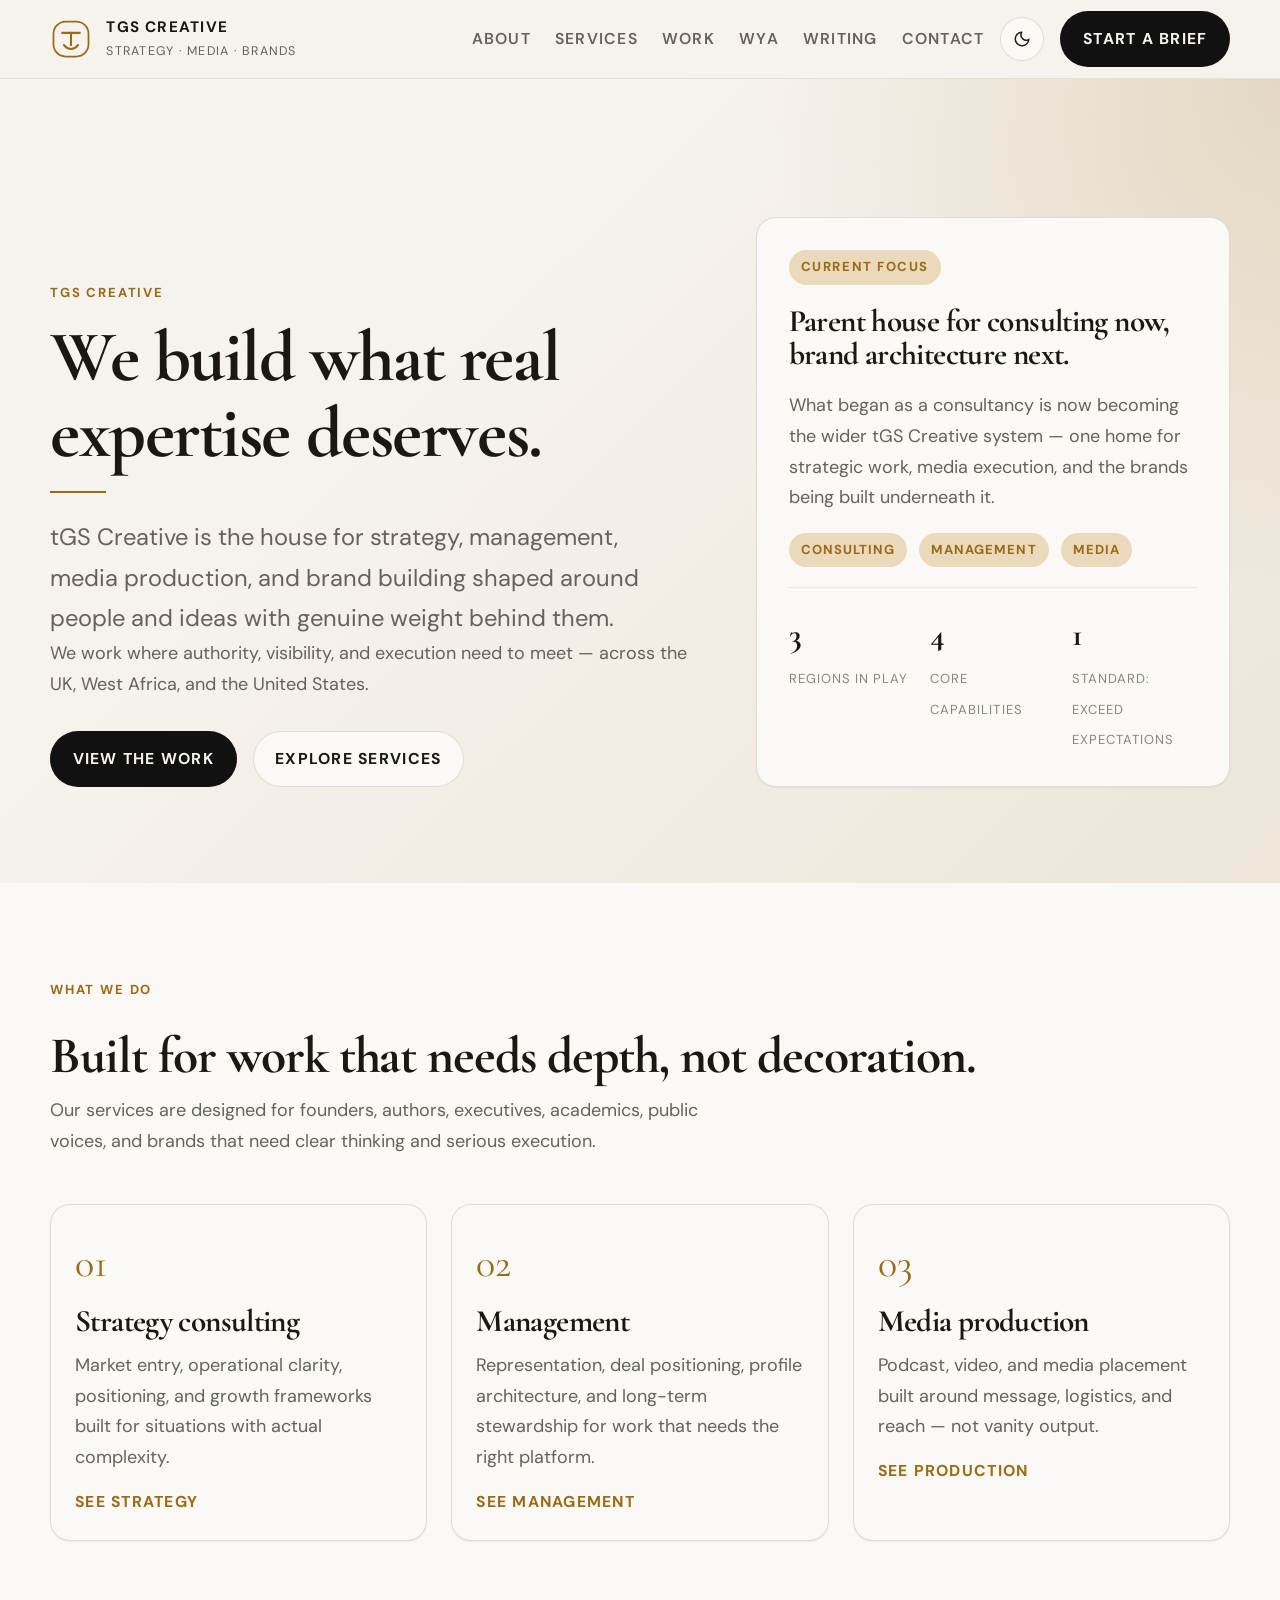
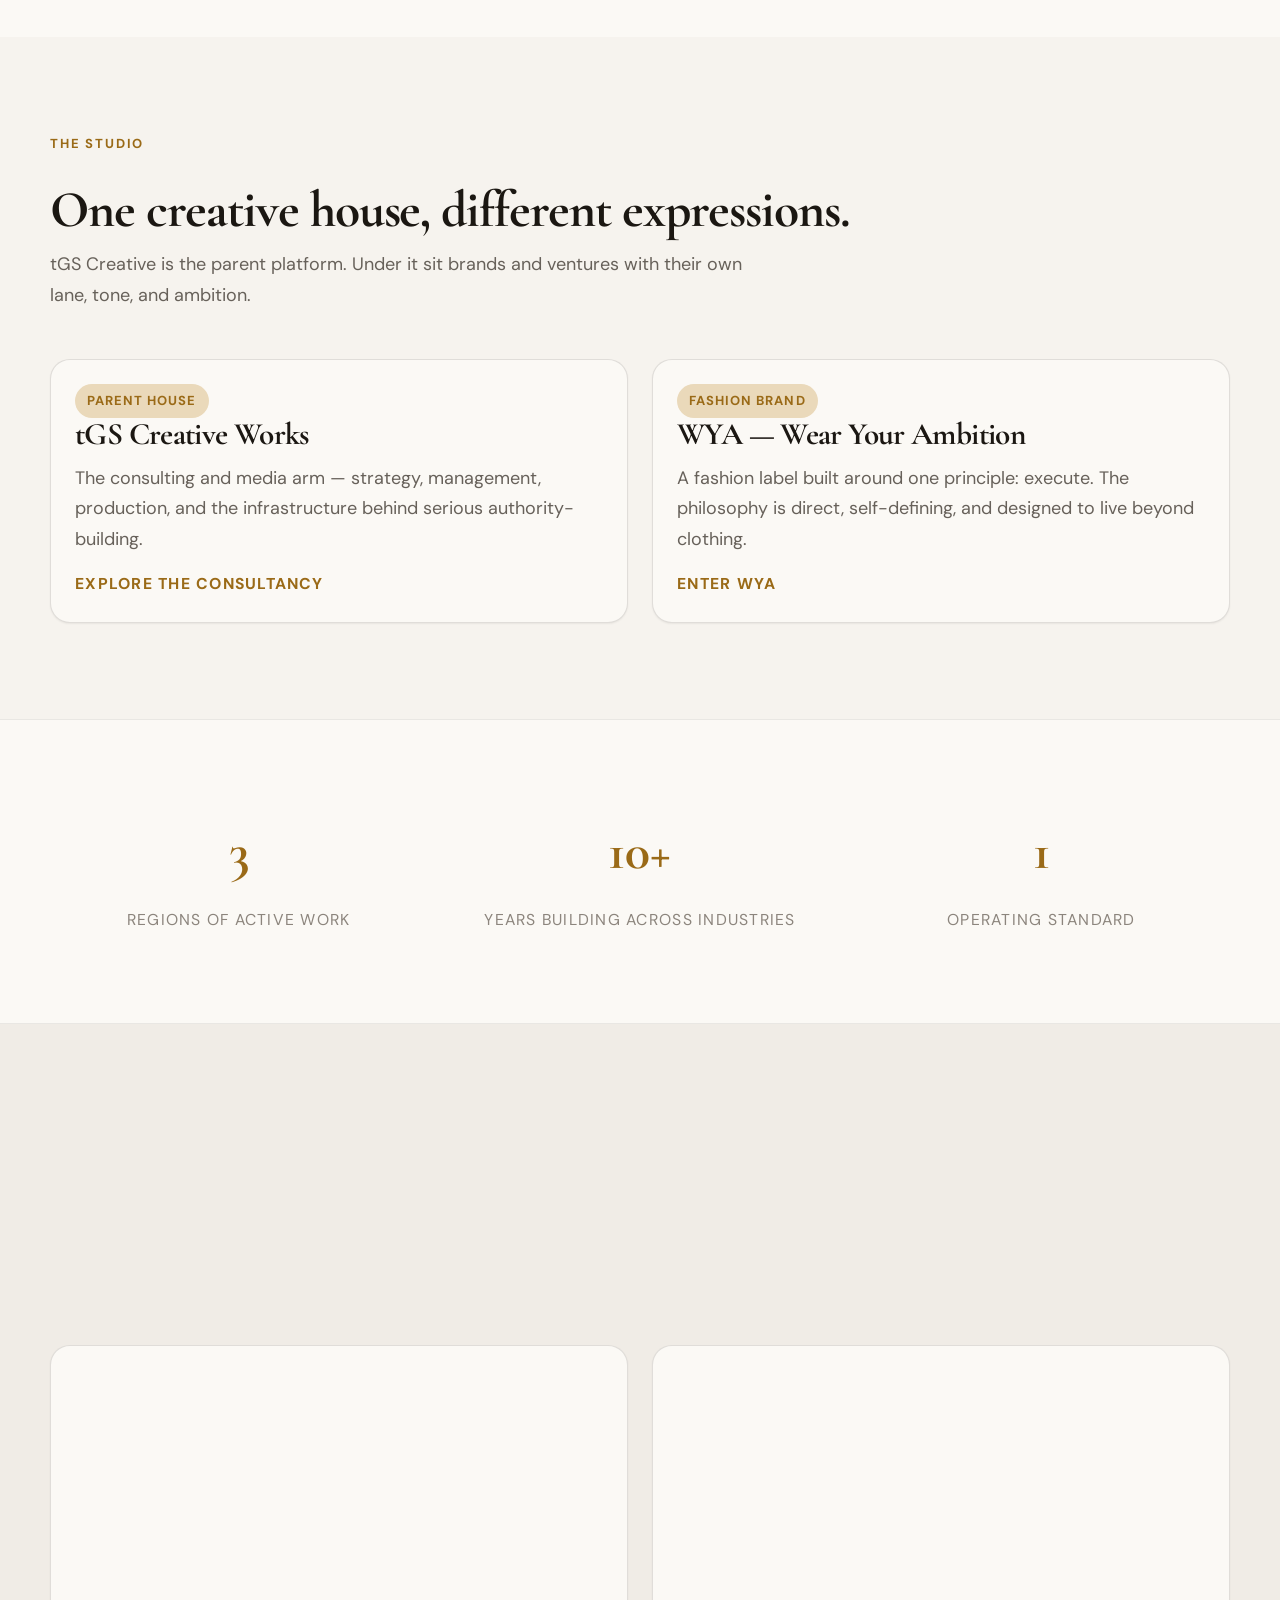
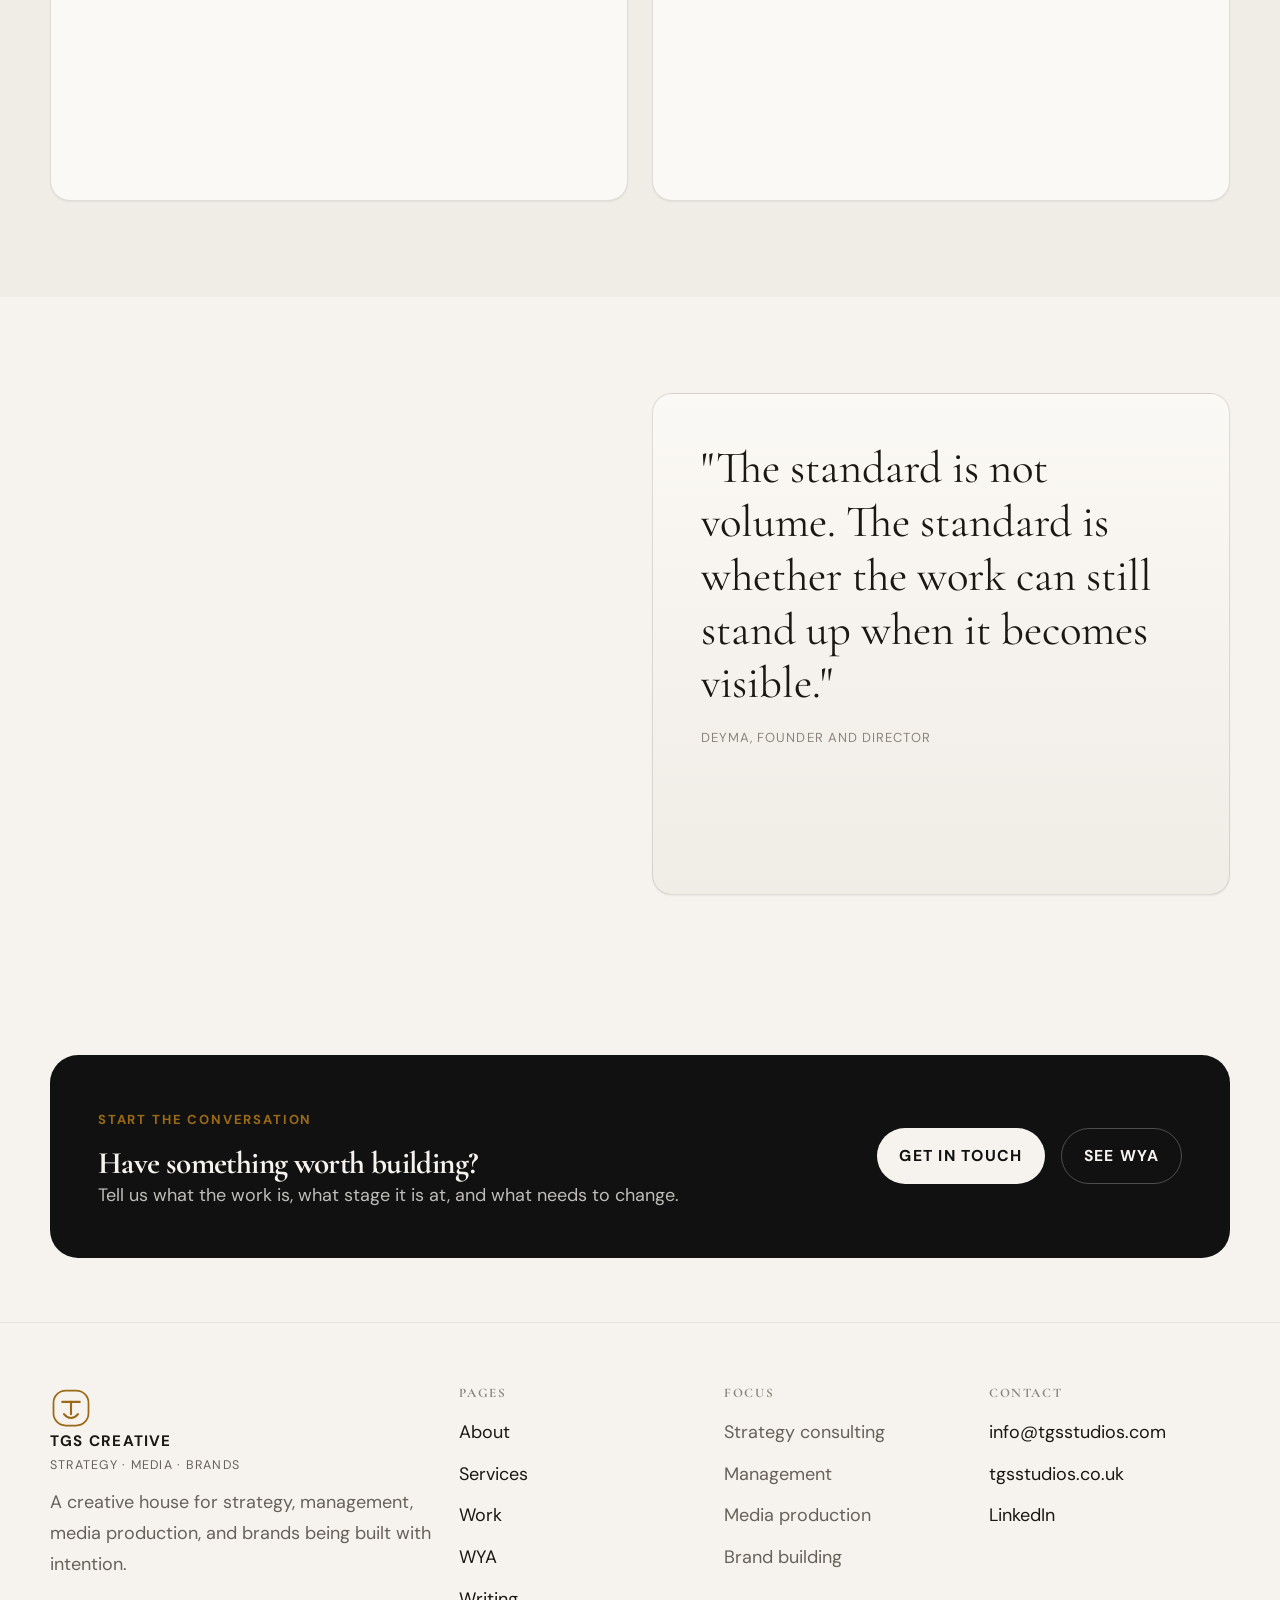
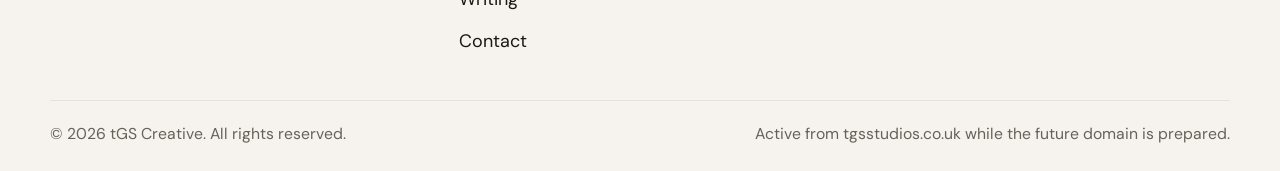
==== index.html @ a37a6426 "Update: Replace business-data.js with main.js in index.html" ====
<!DOCTYPE html>
<html lang="en">
<head>
  <meta charset="UTF-8">
  <meta name="viewport" content="width=device-width, initial-scale=1.0">
  <title>tGS Creative | Strategy, Management, Media, and Brand Building</title>
  <meta name="description" content="tGS Creative builds strategy, management, media, and brands for expertise that deserves authority.">
  <link rel="preconnect" href="https://fonts.googleapis.com">
  <link rel="preconnect" href="https://fonts.gstatic.com" crossorigin>
  <link href="https://fonts.googleapis.com/css2?family=Cormorant+Garamond:wght@500;600;700&family=DM+Sans:wght@400;500;700&display=swap" rel="stylesheet">
  <link rel="stylesheet" href="style.css">
  <link rel="stylesheet" href="responsive.css">
  <script src="main.js" defer></script>
</head>
<body>
  <a class="skip-link" href="#main">Skip to content</a>
  <header class="site-header">
    <div class="container nav-shell">
      <a class="brand" href="index.html" aria-label="tGS Creative home">
        <svg class="brand-mark" viewBox="0 0 48 48" fill="none" aria-hidden="true">
          <rect x="4" y="4" width="40" height="40" rx="14" stroke="currentColor" stroke-width="2"></rect>
          <path d="M14 17H34" stroke="currentColor" stroke-width="2.4" stroke-linecap="round"></path>
          <path d="M24 17V31" stroke="currentColor" stroke-width="2.4" stroke-linecap="round"></path>
          <path d="M16 31C18.5 34 21 35.5 24 35.5C27 35.5 29.5 34 32 31" stroke="currentColor" stroke-width="2.4" stroke-linecap="round"></path>
        </svg>
        <span class="brand-text"><strong>tGS Creative</strong><span>Strategy · Media · Brands</span></span>
      </a>
      <div class="nav-row">
        <nav class="main-nav" data-site-nav>
          <a href="about.html">About</a>
          <a href="services.html">Services</a>
          <a href="work.html">Work</a>
          <a href="wya.html">WYA</a>
          <a href="blog.html">Writing</a>
          <a href="contact.html">Contact</a>
        </nav>
        <button class="menu-toggle" type="button" aria-label="Toggle menu" aria-expanded="false" data-menu-toggle>
          <svg width="18" height="18" viewBox="0 0 24 24" fill="none" stroke="currentColor" stroke-width="2" aria-hidden="true"><path d="M3 6h18M3 12h18M3 18h18"></path></svg>
        </button>
        <button class="icon-btn hide-mobile" type="button" data-theme-toggle aria-label="Toggle theme"></button>
        <a class="btn btn-primary hide-mobile" href="contact.html">Start a brief</a>
      </div>
    </div>
  </header>

  <main id="main">
    <section class="section hero">
      <div class="container hero-inner">
        <div class="hero-copy reveal">
          <span class="eyebrow">tGS Creative</span>
          <h1>We build what real expertise deserves.</h1>
          <div class="divider"></div>
          <p class="lead">tGS Creative is the house for strategy, management, media production, and brand building shaped around people and ideas with genuine weight behind them.</p>
          <p>We work where authority, visibility, and execution need to meet — across the UK, West Africa, and the United States.</p>
          <div class="btn-row">
            <a class="btn btn-primary" href="work.html">View the work</a>
            <a class="btn btn-secondary" href="services.html">Explore services</a>
          </div>
        </div>
        <aside class="hero-card reveal">
          <span class="hero-tag">Current focus</span>
          <h3>Parent house for consulting now, brand architecture next.</h3>
          <p>What began as a consultancy is now becoming the wider tGS Creative system — one home for strategic work, media execution, and the brands being built underneath it.</p>
          <div class="tag-row">
            <span class="tag">Consulting</span>
            <span class="tag">Management</span>
            <span class="tag">Media</span>
          </div>
          <div class="stat-grid">
            <div><strong>3</strong><span>Regions in play</span></div>
            <div><strong>4</strong><span>Core capabilities</span></div>
            <div><strong>1</strong><span>Standard: exceed expectations</span></div>
          </div>
        </aside>
      </div>
    </section>

    <section class="section surface">
      <div class="container">
        <header class="section-head reveal">
          <span class="eyebrow">What we do</span>
          <h2>Built for work that needs depth, not decoration.</h2>
          <p>Our services are designed for founders, authors, executives, academics, public voices, and brands that need clear thinking and serious execution.</p>
        </header>
        <div class="cards-3">
          <article class="card reveal">
            <span class="card-number">01</span>
            <h3>Strategy consulting</h3>
            <p>Market entry, operational clarity, positioning, and growth frameworks built for situations with actual complexity.</p>
            <a class="card-link" href="services.html#strategy">See strategy</a>
          </article>
          <article class="card reveal">
            <span class="card-number">02</span>
            <h3>Management</h3>
            <p>Representation, deal positioning, profile architecture, and long-term stewardship for work that needs the right platform.</p>
            <a class="card-link" href="services.html#management">See management</a>
          </article>
          <article class="card reveal">
            <span class="card-number">03</span>
            <h3>Media production</h3>
            <p>Podcast, video, and media placement built around message, logistics, and reach — not vanity output.</p>
            <a class="card-link" href="services.html#media">See production</a>
          </article>
        </div>
      </div>
    </section>

    <section class="section">
      <div class="container">
        <header class="section-head reveal">
          <span class="eyebrow">The studio</span>
          <h2>One creative house, different expressions.</h2>
          <p>tGS Creative is the parent platform. Under it sit brands and ventures with their own lane, tone, and ambition.</p>
        </header>
        <div class="brand-grid">
          <article class="brand-card reveal">
            <span class="tag">Parent house</span>
            <h3>tGS Creative Works</h3>
            <p>The consulting and media arm — strategy, management, production, and the infrastructure behind serious authority-building.</p>
            <a class="card-link" href="services.html">Explore the consultancy</a>
          </article>
          <article class="brand-card reveal">
            <span class="tag">Fashion brand</span>
            <h3>WYA — Wear Your Ambition</h3>
            <p>A fashion label built around one principle: execute. The philosophy is direct, self-defining, and designed to live beyond clothing.</p>
            <a class="card-link" href="wya.html">Enter WYA</a>
          </article>
        </div>
      </div>
    </section>

    <div class="insight-strip section-tight">
      <div class="container metrics-grid">
        <div class="metric reveal"><strong class="metric-number">3</strong><span>Regions of active work</span></div>
        <div class="metric reveal"><strong class="metric-number">10+</strong><span>Years building across industries</span></div>
        <div class="metric reveal"><strong class="metric-number">1</strong><span>Operating standard</span></div>
      </div>
    </div>

    <section class="section surface-alt">
      <div class="container">
        <header class="section-head reveal">
          <span class="eyebrow">Selected work</span>
          <h2>The work speaks best when it is concrete.</h2>
          <p>We are not interested in filling a page with generic claims. A small number of serious engagements tells the story better.</p>
        </header>
        <div class="work-grid">
          <article class="case-panel reveal">
            <span class="tag">Management · Media · Publishing</span>
            <h3>From zero digital footprint to international literary positioning.</h3>
            <p>An 87-year-old Nigerian author and statesman, decades of intellectual history, and a strategy built for London, Nigeria, and the United States at the same time.</p>
            <div class="tag-row">
              <span class="tag">10 agent targets</span>
              <span class="tag">3 countries</span>
              <span class="tag">Premium podcast placement</span>
            </div>
            <a class="card-link" href="work.html">Read the case study</a>
          </article>
          <article class="case-panel reveal">
            <span class="tag">Consulting · Operations</span>
            <h3>A live consulting engagement inside downstream energy.</h3>
            <p>Operational constraints, tacit knowledge, resilience gaps, and a business model shaped for implementation rather than presentation.</p>
            <div class="tag-row">
              <span class="tag">Nigeria</span>
              <span class="tag">Business model development</span>
              <span class="tag">Resilience strategy</span>
            </div>
            <a class="card-link" href="work.html">See the work</a>
          </article>
        </div>
      </div>
    </section>

    <section class="section">
      <div class="container dual-grid">
        <div class="split-copy reveal">
          <span class="eyebrow">About the house</span>
          <h2>Built at the intersection of strategy, media, and ideas.</h2>
          <div class="divider"></div>
          <p>tGS Creative exists because the people with the most substantial work behind them are often the least well-positioned in public. The job is to close that gap properly.</p>
          <p>The leadership, the decision-making, and the tone are all grounded in one principle: give serious work the infrastructure it deserves.</p>
          <a class="btn btn-secondary" href="about.html">Read the full story</a>
        </div>
        <aside class="quote-panel reveal">
          <blockquote>"The standard is not volume. The standard is whether the work can still stand up when it becomes visible."</blockquote>
          <footer>Deyma, founder and director</footer>
        </aside>
      </div>
    </section>

    <section class="section-tight">
      <div class="container cta-band reveal">
        <div>
          <span class="eyebrow">Start the conversation</span>
          <h3>Have something worth building?</h3>
          <p>Tell us what the work is, what stage it is at, and what needs to change.</p>
        </div>
        <div class="btn-row">
          <a class="btn btn-primary" href="contact.html">Get in touch</a>
          <a class="btn btn-secondary" href="wya.html">See WYA</a>
        </div>
      </div>
    </section>
  </main>

  <footer class="site-footer">
    <div class="container footer-grid">
      <div class="footer-col">
        <a class="brand" href="index.html">
          <svg class="brand-mark" viewBox="0 0 48 48" fill="none" aria-hidden="true">
            <rect x="4" y="4" width="40" height="40" rx="14" stroke="currentColor" stroke-width="2"></rect>
            <path d="M14 17H34" stroke="currentColor" stroke-width="2.4" stroke-linecap="round"></path>
            <path d="M24 17V31" stroke="currentColor" stroke-width="2.4" stroke-linecap="round"></path>
            <path d="M16 31C18.5 34 21 35.5 24 35.5C27 35.5 29.5 34 32 31" stroke="currentColor" stroke-width="2.4" stroke-linecap="round"></path>
          </svg>
          <span class="brand-text"><strong>tGS Creative</strong><span>Strategy · Media · Brands</span></span>
        </a>
        <p>A creative house for strategy, management, media production, and brands being built with intention.</p>
      </div>
      <div class="footer-col">
        <h4>Pages</h4>
        <a href="about.html">About</a>
        <a href="services.html">Services</a>
        <a href="work.html">Work</a>
        <a href="wya.html">WYA</a>
        <a href="blog.html">Writing</a>
        <a href="contact.html">Contact</a>
      </div>
      <div class="footer-col">
        <h4>Focus</h4>
        <p>Strategy consulting</p>
        <p>Management</p>
        <p>Media production</p>
        <p>Brand building</p>
      </div>
      <div class="footer-col">
        <h4>Contact</h4>
        <a href="mailto:info@tgsstudios.com">info@tgsstudios.com</a>
        <a href="https://tgsstudios.co.uk" target="_blank" rel="noopener noreferrer">tgsstudios.co.uk</a>
        <a href="https://www.linkedin.com/company/118834600" target="_blank" rel="noopener noreferrer">LinkedIn</a>
      </div>
    </div>
    <div class="container footer-base">
      <p>&copy; <span data-year></span> tGS Creative. All rights reserved.</p>
      <p>Active from tgsstudios.co.uk while the future domain is prepared.</p>
    </div>
  </footer>
</body>
</html>
---- style.css ----
:root,
[data-theme="light"] {
  --text-xs: clamp(0.75rem, 0.72rem + 0.12vw, 0.875rem);
  --text-sm: clamp(0.875rem, 0.84rem + 0.18vw, 1rem);
  --text-base: clamp(1rem, 0.97rem + 0.2vw, 1.125rem);
  --text-lg: clamp(1.125rem, 1rem + 0.6vw, 1.5rem);
  --text-xl: clamp(1.5rem, 1.2rem + 1.1vw, 2.25rem);
  --text-2xl: clamp(2rem, 1.3rem + 2.4vw, 3.75rem);
  --text-3xl: clamp(2.6rem, 1.3rem + 4vw, 5.2rem);

  --space-1: 0.25rem;
  --space-2: 0.5rem;
  --space-3: 0.75rem;
  --space-4: 1rem;
  --space-5: 1.25rem;
  --space-6: 1.5rem;
  --space-8: 2rem;
  --space-10: 2.5rem;
  --space-12: 3rem;
  --space-16: 4rem;
  --space-20: 5rem;
  --space-24: 6rem;

  --color-bg: #f6f3ee;
  --color-surface: #fbf9f5;
  --color-surface-2: #f0ece6;
  --color-surface-alt: #ebe4db;
  --color-text: #1b1712;
  --color-text-muted: #67615a;
  --color-text-faint: #8c857d;
  --color-border: rgba(27, 23, 18, 0.12);
  --color-divider: rgba(27, 23, 18, 0.08);
  --color-primary: #9a6a17;
  --color-primary-hover: #7c5310;
  --color-primary-soft: #ead9ba;
  --color-ink: #111111;
  --color-success: #2d6a4f;
  --shadow-sm: 0 1px 2px rgba(17, 17, 17, 0.06);
  --shadow-md: 0 12px 28px rgba(17, 17, 17, 0.08);
  --shadow-lg: 0 28px 70px rgba(17, 17, 17, 0.12);
  --radius-sm: 0.4rem;
  --radius-md: 0.85rem;
  --radius-lg: 1.25rem;
  --radius-xl: 1.75rem;
  --radius-full: 999px;
  --content: 1180px;
  --content-narrow: 760px;
  --font-display: 'Cormorant Garamond', Georgia, serif;
  --font-body: 'DM Sans', Inter, sans-serif;
  --transition: 180ms cubic-bezier(0.16, 1, 0.3, 1);
}

[data-theme="dark"] {
  --color-bg: #13110f;
  --color-surface: #1a1815;
  --color-surface-2: #22201c;
  --color-surface-alt: #2a2620;
  --color-text: #eee8df;
  --color-text-muted: #b4aa9c;
  --color-text-faint: #8a8279;
  --color-border: rgba(238, 232, 223, 0.12);
  --color-divider: rgba(238, 232, 223, 0.08);
  --color-primary: #cf9a3d;
  --color-primary-hover: #e4b362;
  --color-primary-soft: rgba(207, 154, 61, 0.12);
  --color-ink: #f2eee7;
  --shadow-sm: 0 1px 2px rgba(0, 0, 0, 0.25);
  --shadow-md: 0 14px 34px rgba(0, 0, 0, 0.3);
  --shadow-lg: 0 28px 74px rgba(0, 0, 0, 0.45);
}

* { box-sizing: border-box; margin: 0; padding: 0; }
html { scroll-behavior: smooth; }
body {
  min-height: 100vh;
  background: var(--color-bg);
  color: var(--color-text);
  font-family: var(--font-body);
  font-size: var(--text-base);
  line-height: 1.7;
  -webkit-font-smoothing: antialiased;
  text-rendering: optimizeLegibility;
}
img, svg { display: block; max-width: 100%; }
a { color: inherit; text-decoration: none; }
button, input, select, textarea { font: inherit; color: inherit; }
button { border: 0; background: none; cursor: pointer; }
input, textarea, select {
  width: 100%;
  border: 1px solid var(--color-border);
  background: var(--color-surface);
  border-radius: var(--radius-md);
  padding: 0.95rem 1rem;
}
textarea { min-height: 160px; resize: vertical; }
:focus-visible {
  outline: 2px solid var(--color-primary);
  outline-offset: 3px;
}
::selection {
  background: color-mix(in srgb, var(--color-primary) 25%, transparent);
}

.skip-link {
  position: absolute;
  left: -999px;
  top: var(--space-4);
  background: var(--color-ink);
  color: var(--color-bg);
  padding: var(--space-3) var(--space-4);
  z-index: 1000;
}
.skip-link:focus { left: var(--space-4); }

.container {
  width: min(calc(100% - 2rem), var(--content));
  margin-inline: auto;
}
.narrow { width: min(calc(100% - 2rem), var(--content-narrow)); margin-inline: auto; }
.section { padding: clamp(var(--space-16), 10vw, var(--space-24)) 0; }
.section-tight { padding: clamp(var(--space-10), 7vw, var(--space-16)) 0; }
.surface { background: var(--color-surface); }
.surface-alt { background: var(--color-surface-2); }
.grid { display: grid; gap: var(--space-8); }
.eyebrow {
  display: inline-block;
  margin-bottom: var(--space-4);
  font-size: var(--text-xs);
  letter-spacing: 0.14em;
  text-transform: uppercase;
  color: var(--color-primary);
  font-weight: 700;
}
.display, h1, h2, h3, h4 {
  font-family: var(--font-display);
  line-height: 1.05;
  letter-spacing: -0.02em;
}
h1 { font-size: var(--text-3xl); }
h2 { font-size: var(--text-2xl); }
h3 { font-size: clamp(1.4rem, 1.15rem + 1vw, 2rem); }
h4 { font-size: 1.15rem; }
p { max-width: 70ch; color: var(--color-text-muted); }
.lead { font-size: var(--text-lg); max-width: 42rem; }
.muted { color: var(--color-text-muted); }
.faint { color: var(--color-text-faint); }
.text-ink { color: var(--color-text); }
.divider {
  width: 3.5rem;
  height: 2px;
  background: var(--color-primary);
  margin: var(--space-5) 0 var(--space-6);
}

.site-header {
  position: sticky;
  top: 0;
  z-index: 40;
  border-bottom: 1px solid var(--color-divider);
  background: color-mix(in srgb, var(--color-bg) 88%, transparent);
  backdrop-filter: blur(14px);
}
.nav-shell {
  display: flex;
  align-items: center;
  justify-content: space-between;
  min-height: 78px;
  gap: var(--space-5);
}
.brand {
  display: inline-flex;
  align-items: center;
  gap: 0.9rem;
  color: var(--color-text);
}
.brand-mark {
  width: 42px;
  height: 42px;
  color: var(--color-primary);
  flex: 0 0 auto;
}
.brand-text strong {
  display: block;
  font-size: 0.95rem;
  letter-spacing: 0.08em;
  text-transform: uppercase;
}
.brand-text span {
  display: block;
  font-size: 0.78rem;
  color: var(--color-text-muted);
  letter-spacing: 0.1em;
  text-transform: uppercase;
}
.nav-row {
  display: flex;
  align-items: center;
  gap: var(--space-4);
}
.main-nav {
  display: flex;
  align-items: center;
  gap: clamp(0.75rem, 2vw, 1.5rem);
}
.main-nav a {
  font-size: var(--text-sm);
  letter-spacing: 0.08em;
  text-transform: uppercase;
  color: var(--color-text-muted);
  font-weight: 600;
}
.main-nav a[aria-current="page"],
.main-nav a:hover { color: var(--color-text); }
.icon-btn,
.menu-toggle {
  display: inline-flex;
  align-items: center;
  justify-content: center;
  width: 44px;
  height: 44px;
  border-radius: var(--radius-full);
  border: 1px solid var(--color-border);
  background: var(--color-surface);
}
.menu-toggle { display: none; }

.btn-row { display: flex; gap: var(--space-4); flex-wrap: wrap; }
.btn {
  display: inline-flex;
  align-items: center;
  justify-content: center;
  gap: 0.6rem;
  min-height: 48px;
  padding: 0.85rem 1.35rem;
  border-radius: var(--radius-full);
  border: 1px solid transparent;
  font-size: var(--text-sm);
  letter-spacing: 0.08em;
  text-transform: uppercase;
  font-weight: 700;
  transition: transform var(--transition), background var(--transition), border-color var(--transition), color var(--transition);
}
.btn:hover { transform: translateY(-2px); }
.btn-primary {
  background: var(--color-ink);
  color: var(--color-bg);
}
.btn-primary:hover { background: var(--color-primary); color: #fff; }
.btn-secondary {
  border-color: var(--color-border);
  background: var(--color-surface);
  color: var(--color-text);
}
.btn-secondary:hover {
  border-color: var(--color-primary);
  color: var(--color-primary);
}
.btn-ghost {
  padding-inline: 0;
  min-height: auto;
  border-radius: 0;
  border: 0;
  color: var(--color-primary);
}

.hero {
  position: relative;
  overflow: clip;
}
.hero::before {
  content: "";
  position: absolute;
  inset: 0;
  background:
    radial-gradient(circle at top right, color-mix(in srgb, var(--color-primary) 16%, transparent), transparent 34%),
    linear-gradient(135deg, transparent 30%, color-mix(in srgb, var(--color-primary) 10%, transparent) 100%);
  pointer-events: none;
}
.hero-inner {
  display: grid;
  grid-template-columns: 1.15fr 0.85fr;
  gap: clamp(var(--space-8), 5vw, var(--space-16));
  align-items: end;
}
.hero-copy p:last-of-type { margin-bottom: var(--space-8); }
.hero-card,
.card,
.panel,
.quote-panel,
.case-panel,
.contact-card,
.value-card,
.post-card,
.brand-card,
.info-card {
  border: 1px solid var(--color-border);
  border-radius: var(--radius-lg);
  background: var(--color-surface);
  box-shadow: var(--shadow-sm);
}
.hero-card {
  padding: var(--space-8);
  display: grid;
  gap: var(--space-5);
}
.hero-tag {
  display: inline-flex;
  width: fit-content;
  padding: 0.4rem 0.75rem;
  border-radius: var(--radius-full);
  background: var(--color-primary-soft);
  color: var(--color-primary);
  font-size: var(--text-xs);
  letter-spacing: 0.12em;
  text-transform: uppercase;
  font-weight: 700;
}
.stat-grid {
  display: grid;
  grid-template-columns: repeat(3, 1fr);
  gap: var(--space-4);
  padding-top: var(--space-5);
  border-top: 1px solid var(--color-divider);
}
.stat-grid strong {
  display: block;
  font-family: var(--font-display);
  font-size: 2rem;
  color: var(--color-text);
}
.stat-grid span {
  font-size: var(--text-xs);
  color: var(--color-text-faint);
  letter-spacing: 0.08em;
  text-transform: uppercase;
}

.section-head {
  display: grid;
  gap: var(--space-3);
  margin-bottom: clamp(var(--space-8), 6vw, var(--space-12));
}
.section-head p { max-width: 44rem; }
.cards-3,
.cards-2,
.work-grid,
.footer-grid,
.posts-grid,
.contact-grid,
.metrics-grid,
.values-grid,
.brand-grid,
.service-grid,
.dual-grid {
  display: grid;
  gap: var(--space-6);
}
.cards-3 { grid-template-columns: repeat(3, minmax(0, 1fr)); }
.cards-2,
.work-grid,
.contact-grid,
.dual-grid,
.brand-grid,
.service-grid { grid-template-columns: repeat(2, minmax(0, 1fr)); }
.metrics-grid { grid-template-columns: repeat(3, minmax(0, 1fr)); }
.values-grid { grid-template-columns: repeat(3, minmax(0, 1fr)); }
.posts-grid { grid-template-columns: repeat(3, minmax(0, 1fr)); }
.footer-grid { grid-template-columns: 1.6fr 1fr 1fr 1fr; }
.card,
.panel,
.case-panel,
.contact-card,
.value-card,
.post-card,
.brand-card,
.info-card { padding: var(--space-6); }
.card-number,
.metric-number {
  display: block;
  margin-bottom: var(--space-2);
  color: var(--color-primary);
  font-family: var(--font-display);
  font-size: 2.5rem;
}
.metric-number { font-size: 3.25rem; }
.card p,
.panel p,
.case-panel p,
.post-card p,
.brand-card p,
.value-card p,
.info-card p { margin-top: var(--space-3); }
.card-link {
  display: inline-flex;
  align-items: center;
  gap: 0.5rem;
  margin-top: var(--space-4);
  color: var(--color-primary);
  font-size: var(--text-sm);
  letter-spacing: 0.08em;
  text-transform: uppercase;
  font-weight: 700;
}

.insight-strip {
  border-top: 1px solid var(--color-divider);
  border-bottom: 1px solid var(--color-divider);
  background: var(--color-surface);
}
.metric { text-align: center; padding: var(--space-6); }
.metric span { color: var(--color-text-faint); font-size: var(--text-sm); text-transform: uppercase; letter-spacing: 0.08em; }

.page-hero {
  padding: clamp(var(--space-16), 9vw, var(--space-24)) 0 var(--space-12);
  border-bottom: 1px solid var(--color-divider);
}
.page-hero p { max-width: 46rem; }

.split-copy {
  display: grid;
  gap: var(--space-5);
  align-content: start;
}
.quote-panel {
  padding: clamp(var(--space-8), 5vw, var(--space-12));
  background: linear-gradient(180deg, var(--color-surface), var(--color-surface-2));
}
.quote-panel blockquote {
  font-family: var(--font-display);
  font-size: clamp(1.8rem, 1.3rem + 2vw, 2.8rem);
  line-height: 1.2;
  color: var(--color-text);
}
.quote-panel footer {
  margin-top: var(--space-4);
  color: var(--color-text-faint);
  text-transform: uppercase;
  letter-spacing: 0.08em;
  font-size: var(--text-xs);
}
.value-list {
  display: grid;
  gap: var(--space-4);
}
.value-list li {
  list-style: none;
  padding: var(--space-4) var(--space-5);
  border-left: 2px solid var(--color-primary);
  background: color-mix(in srgb, var(--color-primary) 7%, var(--color-surface));
  border-radius: 0 var(--radius-md) var(--radius-md) 0;
}
.value-list strong { display: block; color: var(--color-text); margin-bottom: 0.25rem; }

.service-block {
  padding: clamp(var(--space-8), 6vw, var(--space-12));
  border-radius: var(--radius-xl);
  border: 1px solid var(--color-border);
  background: var(--color-surface);
}
.service-block + .service-block { margin-top: var(--space-8); }
.service-top {
  display: grid;
  grid-template-columns: 1.15fr 0.85fr;
  gap: var(--space-8);
  align-items: start;
}
.service-meta {
  display: grid;
  gap: var(--space-4);
}
.callout {
  padding: var(--space-6);
  border-radius: var(--radius-lg);
  background: linear-gradient(180deg, var(--color-surface-2), var(--color-surface));
  border: 1px solid var(--color-border);
}
.callout .label {
  color: var(--color-primary);
  text-transform: uppercase;
  letter-spacing: 0.1em;
  font-size: var(--text-xs);
  font-weight: 700;
}
.callout p:last-child { margin-top: var(--space-3); }

.case-panel {
  display: grid;
  gap: var(--space-5);
}
.case-meta,
.tag-row {
  display: flex;
  gap: var(--space-3);
  flex-wrap: wrap;
}
.tag {
  display: inline-flex;
  align-items: center;
  min-height: 34px;
  padding: 0.35rem 0.75rem;
  border-radius: var(--radius-full);
  background: var(--color-primary-soft);
  color: var(--color-primary);
  font-size: var(--text-xs);
  letter-spacing: 0.08em;
  text-transform: uppercase;
  font-weight: 700;
}
.case-results {
  display: grid;
  grid-template-columns: repeat(4, minmax(0, 1fr));
  gap: var(--space-4);
}
.case-results div {
  padding: var(--space-4);
  border-radius: var(--radius-md);
  background: var(--color-surface-2);
  border: 1px solid var(--color-divider);
}
.case-results strong {
  display: block;
  font-size: 1.65rem;
  color: var(--color-text);
  font-family: var(--font-display);
}
.case-steps {
  display: grid;
  gap: var(--space-4);
}
.case-steps li {
  list-style: none;
  padding: var(--space-4) 0;
  border-top: 1px solid var(--color-divider);
}
.case-steps li:first-child { border-top: 0; }
.case-steps strong { display: block; color: var(--color-text); margin-bottom: 0.35rem; }

.wya-hero {
  background:
    radial-gradient(circle at top right, color-mix(in srgb, var(--color-primary) 16%, transparent), transparent 36%),
    linear-gradient(180deg, var(--color-bg), var(--color-surface));
}
.manifesto-grid { display: grid; grid-template-columns: repeat(3, minmax(0, 1fr)); gap: var(--space-6); }
.manifesto-item {
  padding: var(--space-6);
  border-radius: var(--radius-lg);
  border: 1px solid var(--color-border);
  background: var(--color-surface);
}
.manifesto-item strong {
  display: block;
  margin-bottom: var(--space-2);
  font-size: var(--text-sm);
  text-transform: uppercase;
  letter-spacing: 0.1em;
  color: var(--color-primary);
}
.newsletter {
  display: grid;
  grid-template-columns: 1.1fr 0.9fr;
  gap: var(--space-8);
  align-items: center;
  padding: clamp(var(--space-8), 6vw, var(--space-12));
  border-radius: var(--radius-xl);
  border: 1px solid var(--color-border);
  background: linear-gradient(180deg, var(--color-surface), var(--color-surface-2));
}
.newsletter-form {
  display: grid;
  grid-template-columns: 1fr auto;
  gap: var(--space-3);
}
.note {
  margin-top: var(--space-3);
  font-size: var(--text-sm);
  color: var(--color-text-faint);
}

.contact-grid { align-items: start; }
.contact-list {
  display: grid;
  gap: var(--space-4);
  margin-top: var(--space-5);
}
.contact-list div {
  padding-bottom: var(--space-4);
  border-bottom: 1px solid var(--color-divider);
}
.contact-list strong {
  display: block;
  margin-bottom: 0.3rem;
  font-size: var(--text-xs);
  letter-spacing: 0.1em;
  text-transform: uppercase;
  color: var(--color-text-faint);
}
.form-grid { display: grid; gap: var(--space-4); }
.form-grid .two { display: grid; grid-template-columns: repeat(2, minmax(0, 1fr)); gap: var(--space-4); }
.form-note { font-size: var(--text-sm); color: var(--color-text-faint); }

.cta-band {
  padding: clamp(var(--space-8), 5vw, var(--space-12));
  border-radius: var(--radius-xl);
  background: var(--color-ink);
  color: var(--color-bg);
  display: flex;
  align-items: center;
  justify-content: space-between;
  gap: var(--space-6);
}
.cta-band p { color: color-mix(in srgb, var(--color-bg) 76%, transparent); }
.cta-band .btn-primary { background: var(--color-bg); color: var(--color-ink); }
.cta-band .btn-secondary { background: transparent; border-color: rgba(255,255,255,0.25); color: var(--color-bg); }
.cta-band .btn-secondary:hover { border-color: var(--color-primary); color: var(--color-primary-hover); background: rgba(255,255,255,0.06); }

.site-footer {
  padding: var(--space-16) 0 var(--space-6);
  border-top: 1px solid var(--color-divider);
}
.footer-grid {
  padding-bottom: var(--space-8);
  border-bottom: 1px solid var(--color-divider);
}
.footer-col h4 {
  margin-bottom: var(--space-4);
  font-size: var(--text-xs);
  text-transform: uppercase;
  letter-spacing: 0.12em;
  color: var(--color-text-faint);
}
.footer-col a,
.footer-col p { display: block; margin-bottom: 0.7rem; }
.footer-base {
  padding-top: var(--space-5);
  display: flex;
  justify-content: space-between;
  align-items: center;
  gap: var(--space-4);
  flex-wrap: wrap;
  color: var(--color-text-faint);
  font-size: var(--text-sm);
}

.reveal {
  opacity: 0;
  transform: translateY(22px);
  transition: opacity 600ms ease, transform 600ms ease;
}
.reveal.is-visible {
  opacity: 1;
  transform: translateY(0);
}

@media (max-width: 980px) {
  .hero-inner,
  .service-top,
  .newsletter,
  .cards-2,
  .work-grid,
  .contact-grid,
  .dual-grid,
  .brand-grid,
  .service-grid,
  .footer-grid,
  .posts-grid,
  .values-grid,
  .cards-3,
  .manifesto-grid,
  .metrics-grid,
  .case-results,
  .form-grid .two {
    grid-template-columns: 1fr;
  }
  .footer-grid { gap: var(--space-8); }
  .cta-band { flex-direction: column; align-items: flex-start; }
}

@media (max-width: 760px) {
  .menu-toggle { display: inline-flex; }
  .main-nav {
    position: absolute;
    left: 1rem;
    right: 1rem;
    top: calc(100% + 0.75rem);
    display: none;
    flex-direction: column;
    align-items: stretch;
    background: var(--color-surface);
    border: 1px solid var(--color-border);
    border-radius: var(--radius-lg);
    padding: var(--space-4);
    box-shadow: var(--shadow-lg);
  }
  .main-nav.is-open { display: flex; }
  .nav-row { margin-left: auto; }
  .hide-mobile { display: none; }
  h1 { font-size: clamp(2.5rem, 11vw, 4rem); }
  .hero-card,
  .card,
  .panel,
  .case-panel,
  .contact-card,
  .post-card,
  .brand-card,
  .service-block,
  .manifesto-item,
  .newsletter,
  .quote-panel,
  .info-card,
  .callout { padding: var(--space-5); }
  .newsletter-form { grid-template-columns: 1fr; }
}

@media (prefers-reduced-motion: reduce) {
  html { scroll-behavior: auto; }
  *, *::before, *::after { animation-duration: 0.01ms !important; transition-duration: 0.01ms !important; }
  .reveal { opacity: 1; transform: none; }
}
---- responsive.css ----
.hero-copy,
.section-head,
.split-copy,
.service-meta,
.contact-card,
.case-panel,
.post-card,
.brand-card,
.value-card,
.info-card {
  content-visibility: auto;
  contain-intrinsic-size: 1px 500px;
}

@media (min-width: 1200px) {
  .hero-inner { min-height: 68vh; }
}

@media (max-width: 540px) {
  .btn-row { width: 100%; }
  .btn { width: 100%; }
  .stat-grid { grid-template-columns: 1fr; }
  .nav-shell { min-height: 72px; }
}
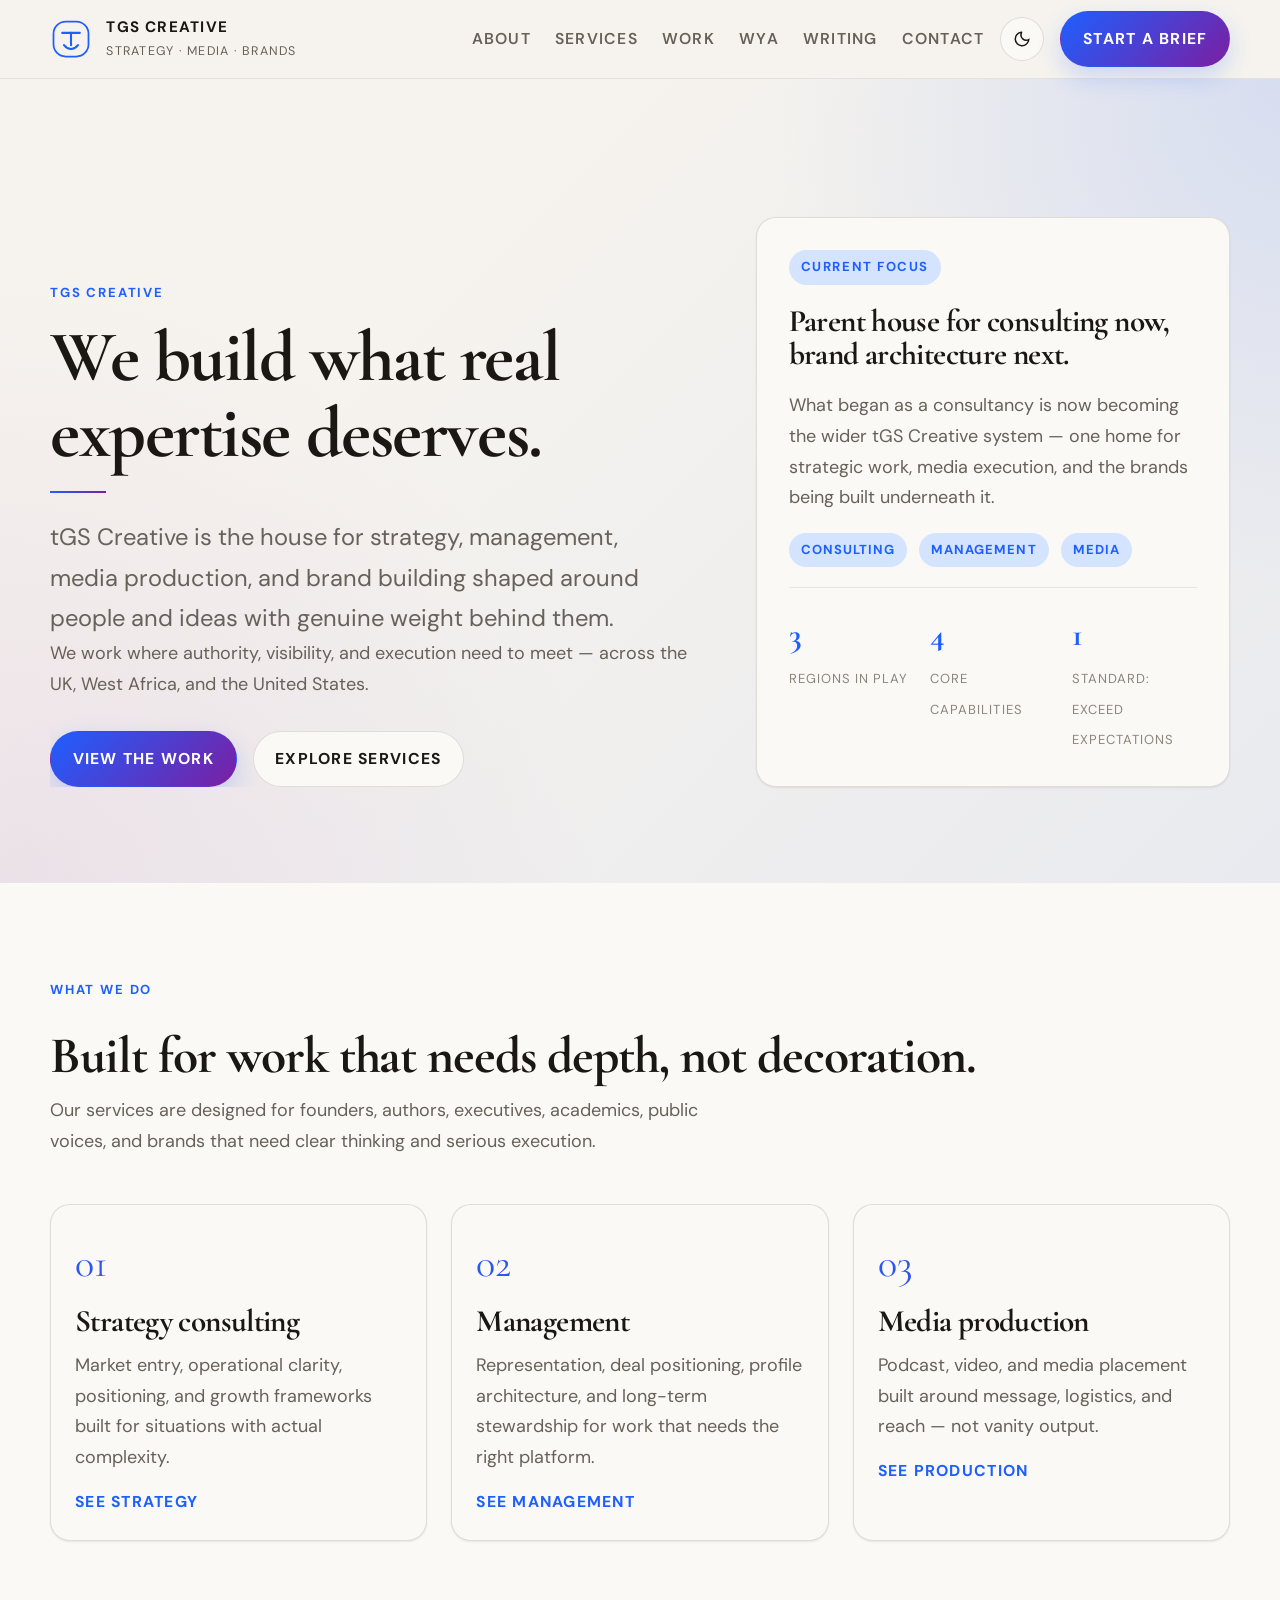
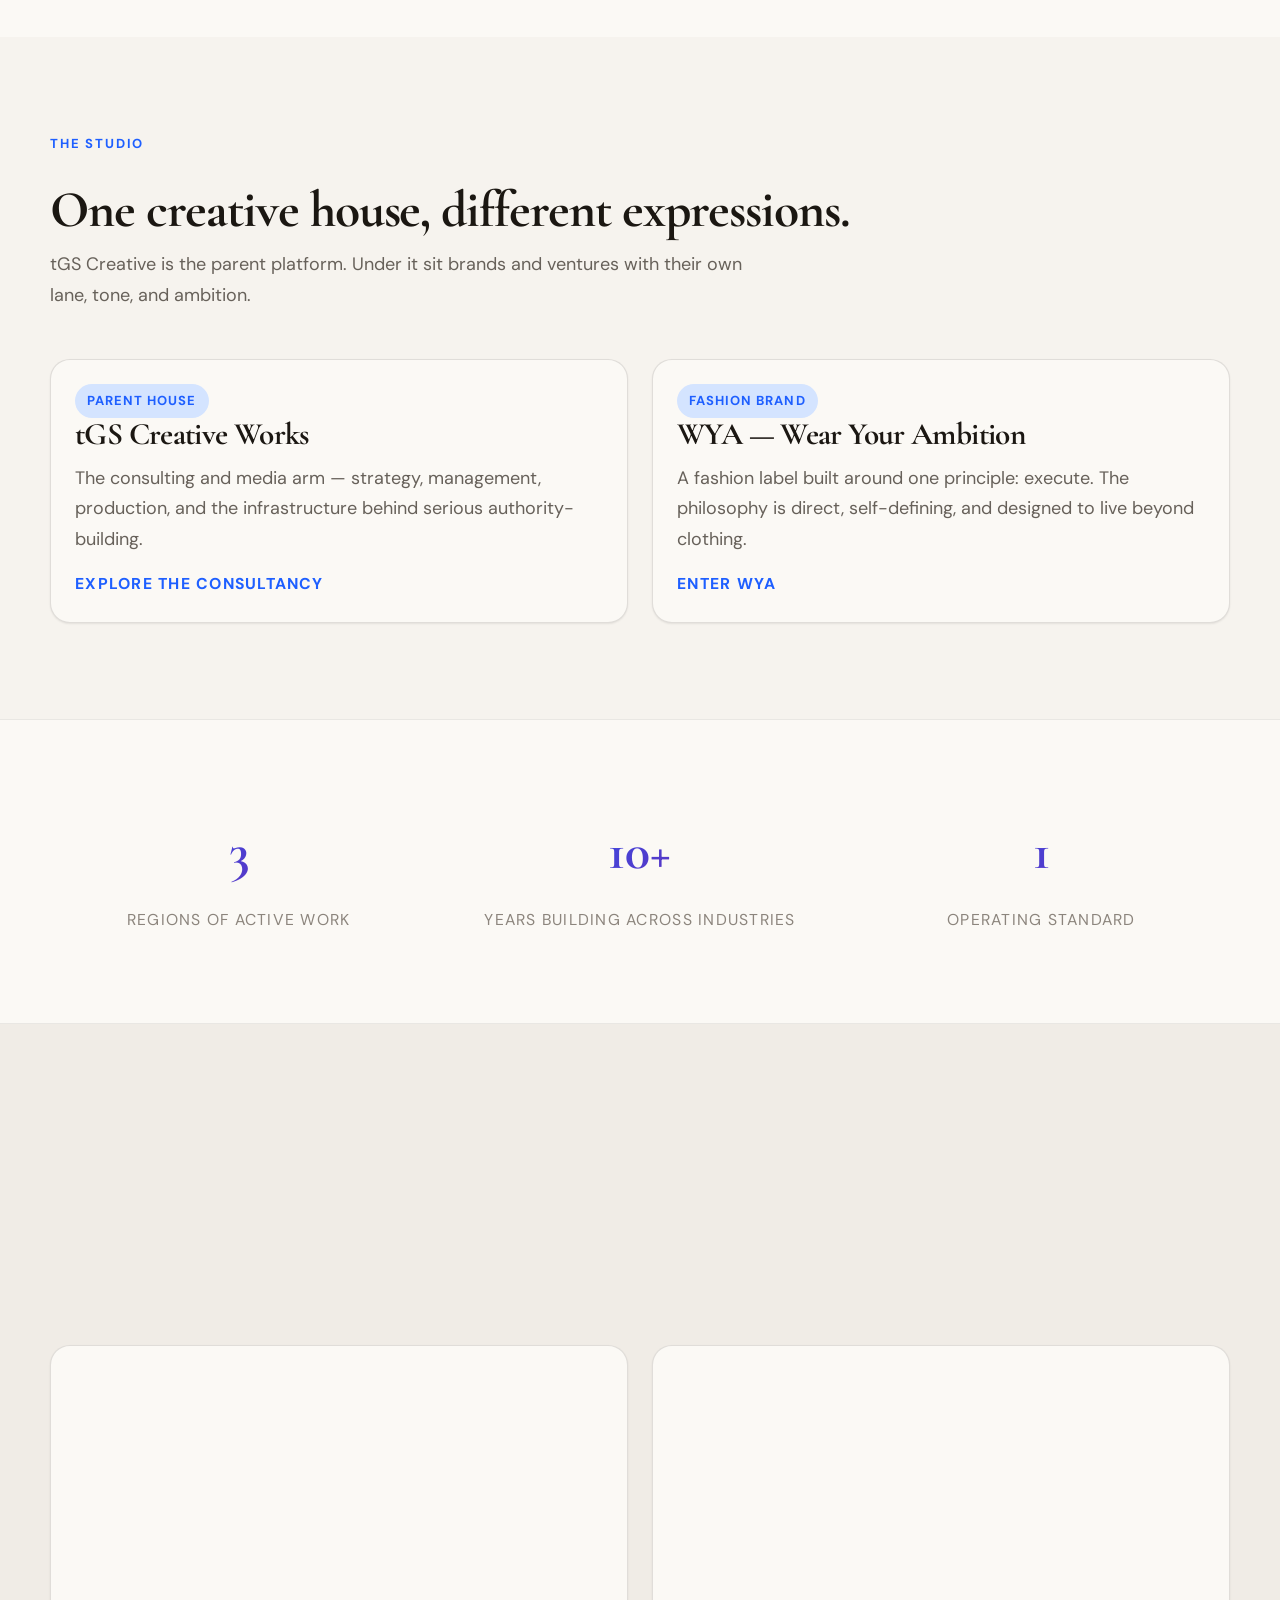
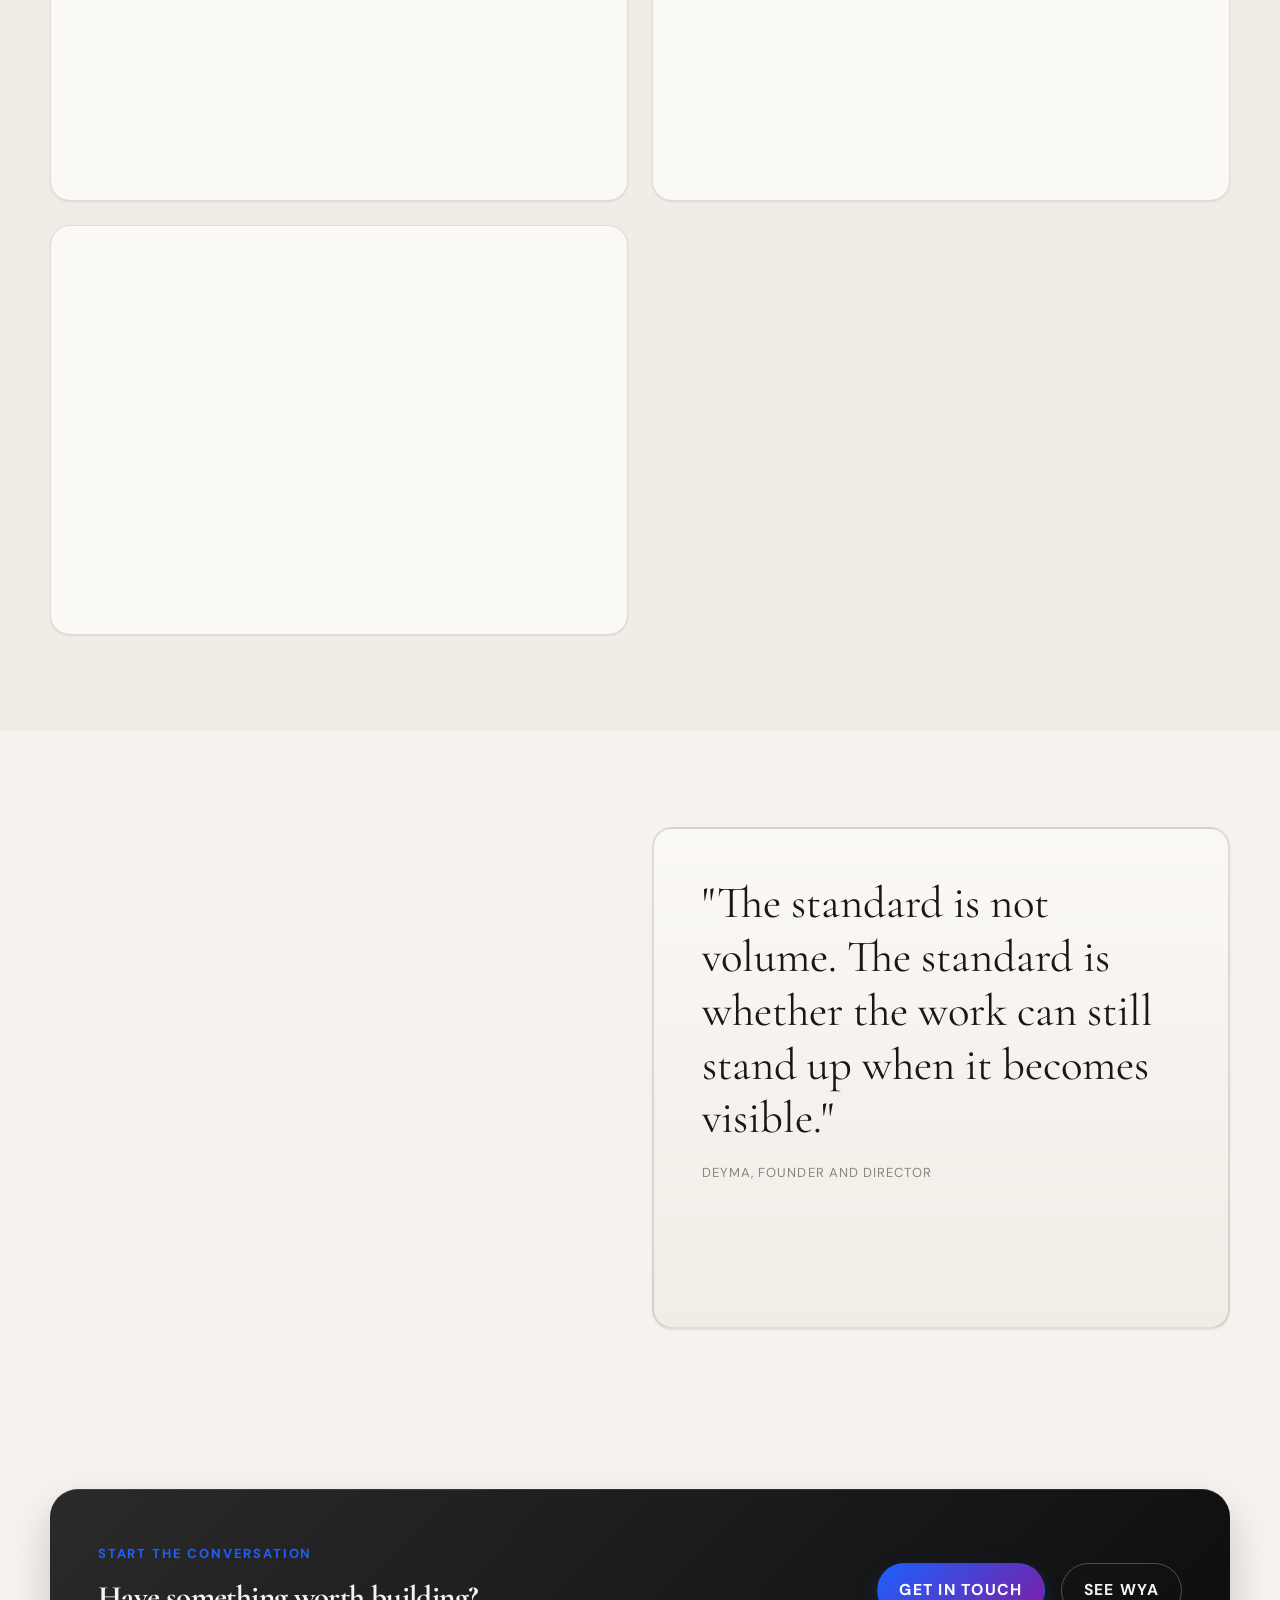
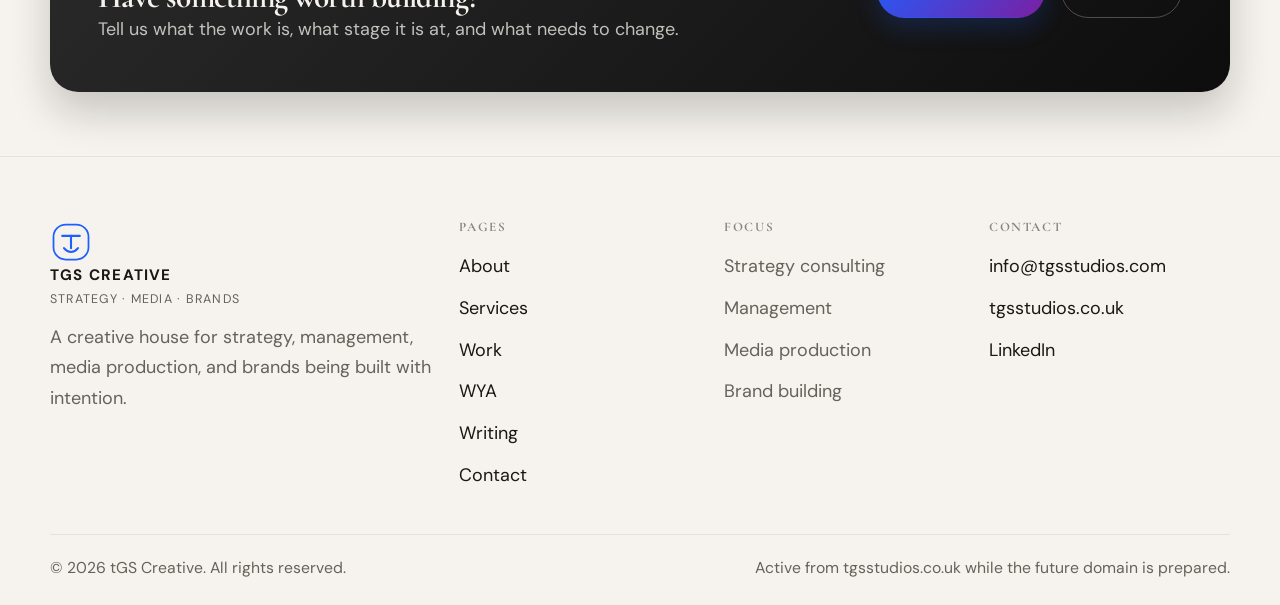
==== commit c2fcdc97: "Update index.html" ====
--- a/index.html
+++ b/index.html
@@ -154,18 +154,29 @@
               <span class="tag">3 countries</span>
               <span class="tag">Premium podcast placement</span>
             </div>
-            <a class="card-link" href="work.html">Read the case study</a>
+            <a class="card-link" href="work.html#adebisi">Read the case study</a>
           </article>
           <article class="case-panel reveal">
-            <span class="tag">Consulting · Operations</span>
-            <h3>A live consulting engagement inside downstream energy.</h3>
-            <p>Operational constraints, tacit knowledge, resilience gaps, and a business model shaped for implementation rather than presentation.</p>
+            <span class="tag">Training · Content Strategy · Market Mindset</span>
+            <h3>Teaching people to think like market players. Using a real product in a real market.</h3>
+            <p>The MPS Beauty Marketing Cohort is a tGS Creative-designed training programme running live across West Africa. Real products, real buyers, real feedback.</p>
             <div class="tag-row">
-              <span class="tag">Nigeria</span>
-              <span class="tag">Business model development</span>
-              <span class="tag">Resilience strategy</span>
+              <span class="tag">Level 1 in delivery</span>
+              <span class="tag">West Africa</span>
+              <span class="tag">Remote programme</span>
             </div>
-            <a class="card-link" href="work.html">See the work</a>
+            <a class="card-link" href="cohort.html">See the programme and apply</a>
+          </article>
+          <article class="case-panel reveal">
+            <span class="tag">Brand Architecture · Fashion</span>
+            <h3>A fashion label built on a philosophy. Not a trend. A standard.</h3>
+            <p>WYA, Wear Your Ambition, is a tGS Creative-originated label built around one directive: execute. Brand identity, positioning language, and product philosophy built from the ground up.</p>
+            <div class="tag-row">
+              <span class="tag">Approaching launch</span>
+              <span class="tag">UK</span>
+              <span class="tag">Brand architecture</span>
+            </div>
+            <a class="card-link" href="wya.html">Enter WYA</a>
           </article>
         </div>
       </div>
--- a/style.css
+++ b/style.css
@@ -30,14 +30,25 @@
   --color-text-faint: #8c857d;
   --color-border: rgba(27, 23, 18, 0.12);
   --color-divider: rgba(27, 23, 18, 0.08);
-  --color-primary: #9a6a17;
-  --color-primary-hover: #7c5310;
-  --color-primary-soft: #ead9ba;
-  --color-ink: #111111;
+  
+  /* New Brand Colors - Electric Blue & Deep Purple */
+  --color-primary: #1E5FFF;
+  --color-primary-hover: #0D47A1;
+  --color-primary-soft: #D4E4FF;
+  --color-secondary: #7B1FA2;
+  --color-secondary-hover: #5B0E7D;
+  --color-secondary-soft: #E8D4F0;
+  
+  /* Depth & Stealth - Charcoal/Gray */
+  --color-depth: #2A2A2A;
+  --color-depth-light: #3A3A3A;
+  
+  --color-ink: #0D0D0D;
   --color-success: #2d6a4f;
-  --shadow-sm: 0 1px 2px rgba(17, 17, 17, 0.06);
-  --shadow-md: 0 12px 28px rgba(17, 17, 17, 0.08);
-  --shadow-lg: 0 28px 70px rgba(17, 17, 17, 0.12);
+  --shadow-sm: 0 1px 2px rgba(13, 13, 13, 0.08);
+  --shadow-md: 0 12px 28px rgba(13, 13, 13, 0.12);
+  --shadow-lg: 0 28px 70px rgba(13, 13, 13, 0.16);
+  --shadow-depth: 0 20px 40px rgba(13, 13, 13, 0.2), inset 0 1px 0 rgba(255, 255, 255, 0.1);
   --radius-sm: 0.4rem;
   --radius-md: 0.85rem;
   --radius-lg: 1.25rem;
@@ -51,22 +62,33 @@
 }
 
 [data-theme="dark"] {
-  --color-bg: #13110f;
-  --color-surface: #1a1815;
-  --color-surface-2: #22201c;
-  --color-surface-alt: #2a2620;
-  --color-text: #eee8df;
-  --color-text-muted: #b4aa9c;
-  --color-text-faint: #8a8279;
-  --color-border: rgba(238, 232, 223, 0.12);
-  --color-divider: rgba(238, 232, 223, 0.08);
-  --color-primary: #cf9a3d;
-  --color-primary-hover: #e4b362;
-  --color-primary-soft: rgba(207, 154, 61, 0.12);
-  --color-ink: #f2eee7;
-  --shadow-sm: 0 1px 2px rgba(0, 0, 0, 0.25);
-  --shadow-md: 0 14px 34px rgba(0, 0, 0, 0.3);
-  --shadow-lg: 0 28px 74px rgba(0, 0, 0, 0.45);
+  --color-bg: #0A0A0A;
+  --color-surface: #141414;
+  --color-surface-2: #1F1F1F;
+  --color-surface-alt: #282828;
+  --color-text: #F5F5F5;
+  --color-text-muted: #B8B8B8;
+  --color-text-faint: #808080;
+  --color-border: rgba(245, 245, 245, 0.12);
+  --color-divider: rgba(245, 245, 245, 0.08);
+  
+  /* Vibrant in Dark Mode */
+  --color-primary: #4A8FFF;
+  --color-primary-hover: #6BA3FF;
+  --color-primary-soft: rgba(74, 143, 255, 0.15);
+  --color-secondary: #A855C4;
+  --color-secondary-hover: #C084D9;
+  --color-secondary-soft: rgba(168, 85, 196, 0.15);
+  
+  /* Charcoal for depth */
+  --color-depth: #1A1A1A;
+  --color-depth-light: #242424;
+  
+  --color-ink: #F5F5F5;
+  --shadow-sm: 0 1px 2px rgba(0, 0, 0, 0.4);
+  --shadow-md: 0 14px 34px rgba(0, 0, 0, 0.5);
+  --shadow-lg: 0 28px 74px rgba(0, 0, 0, 0.6);
+  --shadow-depth: 0 20px 40px rgba(0, 0, 0, 0.7), inset 0 1px 0 rgba(255, 255, 255, 0.08);
 }
 
 * { box-sizing: border-box; margin: 0; padding: 0; }
@@ -148,7 +170,7 @@
 .divider {
   width: 3.5rem;
   height: 2px;
-  background: var(--color-primary);
+  background: linear-gradient(90deg, var(--color-primary), var(--color-secondary));
   margin: var(--space-5) 0 var(--space-6);
 }
 
@@ -210,7 +232,7 @@
   font-weight: 600;
 }
 .main-nav a[aria-current="page"],
-.main-nav a:hover { color: var(--color-text); }
+.main-nav a:hover { color: var(--color-primary); }
 .icon-btn,
 .menu-toggle {
   display: inline-flex;
@@ -238,14 +260,17 @@
   letter-spacing: 0.08em;
   text-transform: uppercase;
   font-weight: 700;
-  transition: transform var(--transition), background var(--transition), border-color var(--transition), color var(--transition);
+  transition: transform var(--transition), background var(--transition), border-color var(--transition), color var(--transition), box-shadow var(--transition);
 }
 .btn:hover { transform: translateY(-2px); }
 .btn-primary {
-  background: var(--color-ink);
-  color: var(--color-bg);
-}
-.btn-primary:hover { background: var(--color-primary); color: #fff; }
+  background: linear-gradient(135deg, var(--color-primary), var(--color-secondary));
+  color: #fff;
+  box-shadow: 0 10px 25px rgba(30, 95, 255, 0.2);
+}
+.btn-primary:hover { 
+  box-shadow: 0 15px 35px rgba(30, 95, 255, 0.3);
+}
 .btn-secondary {
   border-color: var(--color-border);
   background: var(--color-surface);
@@ -272,8 +297,9 @@
   position: absolute;
   inset: 0;
   background:
-    radial-gradient(circle at top right, color-mix(in srgb, var(--color-primary) 16%, transparent), transparent 34%),
-    linear-gradient(135deg, transparent 30%, color-mix(in srgb, var(--color-primary) 10%, transparent) 100%);
+    radial-gradient(circle at top right, color-mix(in srgb, var(--color-primary) 12%, transparent), transparent 34%),
+    radial-gradient(circle at bottom left, color-mix(in srgb, var(--color-secondary) 8%, transparent), transparent 40%),
+    linear-gradient(135deg, transparent 30%, color-mix(in srgb, var(--color-primary) 6%, transparent) 100%);
   pointer-events: none;
 }
 .hero-inner {
@@ -292,11 +318,26 @@
 .value-card,
 .post-card,
 .brand-card,
-.info-card {
+.info-card,
+.season-card,
+.practice-card {
   border: 1px solid var(--color-border);
   border-radius: var(--radius-lg);
   background: var(--color-surface);
   box-shadow: var(--shadow-sm);
+  transition: box-shadow var(--transition), border-color var(--transition), transform var(--transition);
+}
+.hero-card:hover,
+.card:hover,
+.panel:hover,
+.case-panel:hover,
+.post-card:hover,
+.brand-card:hover,
+.season-card:hover,
+.practice-card:hover {
+  border-color: var(--color-primary);
+  box-shadow: var(--shadow-depth);
+  transform: translateY(-4px);
 }
 .hero-card {
   padding: var(--space-8);
@@ -326,7 +367,7 @@
   display: block;
   font-family: var(--font-display);
   font-size: 2rem;
-  color: var(--color-text);
+  color: var(--color-primary);
 }
 .stat-grid span {
   font-size: var(--text-xs);
@@ -351,7 +392,9 @@
 .values-grid,
 .brand-grid,
 .service-grid,
-.dual-grid {
+.dual-grid,
+.seasons-grid,
+.practice-grid {
   display: grid;
   gap: var(--space-6);
 }
@@ -365,6 +408,8 @@
 .metrics-grid { grid-template-columns: repeat(3, minmax(0, 1fr)); }
 .values-grid { grid-template-columns: repeat(3, minmax(0, 1fr)); }
 .posts-grid { grid-template-columns: repeat(3, minmax(0, 1fr)); }
+.seasons-grid { grid-template-columns: repeat(auto-fit, minmax(320px, 1fr)); }
+.practice-grid { grid-template-columns: repeat(2, minmax(0, 1fr)); }
 .footer-grid { grid-template-columns: 1.6fr 1fr 1fr 1fr; }
 .card,
 .panel,
@@ -373,23 +418,32 @@
 .value-card,
 .post-card,
 .brand-card,
-.info-card { padding: var(--space-6); }
+.info-card,
+.season-card,
+.practice-card { padding: var(--space-6); }
 .card-number,
-.metric-number {
+.metric-number,
+.season-number {
   display: block;
   margin-bottom: var(--space-2);
-  color: var(--color-primary);
+  background: linear-gradient(135deg, var(--color-primary), var(--color-secondary));
+  -webkit-background-clip: text;
+  -webkit-text-fill-color: transparent;
+  background-clip: text;
   font-family: var(--font-display);
   font-size: 2.5rem;
 }
 .metric-number { font-size: 3.25rem; }
+.season-number { font-size: 3rem; opacity: 0.5; }
 .card p,
 .panel p,
 .case-panel p,
 .post-card p,
 .brand-card p,
 .value-card p,
-.info-card p { margin-top: var(--space-3); }
+.info-card p,
+.season-card p,
+.practice-card p { margin-top: var(--space-3); }
 .card-link {
   display: inline-flex;
   align-items: center;
@@ -400,6 +454,100 @@
   letter-spacing: 0.08em;
   text-transform: uppercase;
   font-weight: 700;
+  transition: color var(--transition);
+}
+.card-link:hover { color: var(--color-secondary); }
+
+/* WYA-Specific Styles */
+.seasons-intro {
+  display: grid;
+  gap: var(--space-5);
+  margin-top: var(--space-8);
+  padding: var(--space-8);
+  border: 1px solid var(--color-border);
+  border-radius: var(--radius-lg);
+  background: color-mix(in srgb, var(--color-primary) 3%, var(--color-surface));
+}
+
+.season-card {
+  padding: var(--space-8);
+  display: grid;
+  gap: var(--space-4);
+}
+
+.season-header {
+  display: grid;
+  gap: var(--space-2);
+  padding-bottom: var(--space-4);
+  border-bottom: 2px solid var(--color-primary);
+}
+
+.season-header h3 {
+  margin: 0;
+  font-size: var(--text-xl);
+  color: var(--color-text);
+}
+
+.season-tagline {
+  color: var(--color-primary);
+  font-size: var(--text-sm);
+  font-weight: 600;
+  letter-spacing: 0.08em;
+  text-transform: uppercase;
+}
+
+.season-main {
+  font-size: var(--text-base);
+  color: var(--color-text);
+  line-height: 1.8;
+  margin: 0;
+}
+
+.season-details {
+  display: grid;
+  gap: var(--space-3);
+  padding-top: var(--space-4);
+}
+
+.season-intuitive {
+  margin: 0;
+  color: var(--color-text-muted);
+  padding: var(--space-4);
+  border-left: 3px solid var(--color-primary);
+  background: color-mix(in srgb, var(--color-primary) 5%, var(--color-surface));
+  border-radius: 0 var(--radius-md) var(--radius-md) 0;
+}
+
+.season-intuitive strong {
+  color: var(--color-text);
+}
+
+.season-simplified {
+  margin: 0;
+  color: var(--color-text-faint);
+  font-size: var(--text-sm);
+}
+
+.season-simplified em {
+  color: var(--color-primary);
+  font-style: normal;
+  font-weight: 600;
+}
+
+.practice-card {
+  padding: var(--space-6);
+  display: grid;
+  gap: var(--space-3);
+}
+
+.practice-card h3 {
+  margin: 0;
+  color: var(--color-text);
+  font-size: var(--text-lg);
+}
+
+.practice-card p {
+  margin: 0;
 }
 
 .insight-strip {
@@ -424,6 +572,7 @@
 .quote-panel {
   padding: clamp(var(--space-8), 5vw, var(--space-12));
   background: linear-gradient(180deg, var(--color-surface), var(--color-surface-2));
+  border: 2px solid var(--color-border);
 }
 .quote-panel blockquote {
   font-family: var(--font-display);
@@ -445,7 +594,7 @@
 .value-list li {
   list-style: none;
   padding: var(--space-4) var(--space-5);
-  border-left: 2px solid var(--color-primary);
+  border-left: 3px solid var(--color-primary);
   background: color-mix(in srgb, var(--color-primary) 7%, var(--color-surface));
   border-radius: 0 var(--radius-md) var(--radius-md) 0;
 }
@@ -456,6 +605,7 @@
   border-radius: var(--radius-xl);
   border: 1px solid var(--color-border);
   background: var(--color-surface);
+  box-shadow: var(--shadow-sm);
 }
 .service-block + .service-block { margin-top: var(--space-8); }
 .service-top {
@@ -520,7 +670,7 @@
 .case-results strong {
   display: block;
   font-size: 1.65rem;
-  color: var(--color-text);
+  color: var(--color-primary);
   font-family: var(--font-display);
 }
 .case-steps {
@@ -537,7 +687,8 @@
 
 .wya-hero {
   background:
-    radial-gradient(circle at top right, color-mix(in srgb, var(--color-primary) 16%, transparent), transparent 36%),
+    radial-gradient(circle at top right, color-mix(in srgb, var(--color-primary) 12%, transparent), transparent 36%),
+    radial-gradient(circle at bottom left, color-mix(in srgb, var(--color-secondary) 8%, transparent), transparent 40%),
     linear-gradient(180deg, var(--color-bg), var(--color-surface));
 }
 .manifesto-grid { display: grid; grid-template-columns: repeat(3, minmax(0, 1fr)); gap: var(--space-6); }
@@ -592,7 +743,7 @@
   font-size: var(--text-xs);
   letter-spacing: 0.1em;
   text-transform: uppercase;
-  color: var(--color-text-faint);
+  color: var(--color-primary);
 }
 .form-grid { display: grid; gap: var(--space-4); }
 .form-grid .two { display: grid; grid-template-columns: repeat(2, minmax(0, 1fr)); gap: var(--space-4); }
@@ -601,17 +752,18 @@
 .cta-band {
   padding: clamp(var(--space-8), 5vw, var(--space-12));
   border-radius: var(--radius-xl);
-  background: var(--color-ink);
+  background: linear-gradient(135deg, var(--color-depth), var(--color-ink));
   color: var(--color-bg);
   display: flex;
   align-items: center;
   justify-content: space-between;
   gap: var(--space-6);
+  box-shadow: var(--shadow-depth);
 }
 .cta-band p { color: color-mix(in srgb, var(--color-bg) 76%, transparent); }
-.cta-band .btn-primary { background: var(--color-bg); color: var(--color-ink); }
+.cta-band .btn-primary { background: linear-gradient(135deg, var(--color-primary), var(--color-secondary)); color: #fff; }
 .cta-band .btn-secondary { background: transparent; border-color: rgba(255,255,255,0.25); color: var(--color-bg); }
-.cta-band .btn-secondary:hover { border-color: var(--color-primary); color: var(--color-primary-hover); background: rgba(255,255,255,0.06); }
+.cta-band .btn-secondary:hover { border-color: var(--color-primary); color: var(--color-primary); background: rgba(30, 95, 255, 0.1); }
 
 .site-footer {
   padding: var(--space-16) 0 var(--space-6);
@@ -630,6 +782,7 @@
 }
 .footer-col a,
 .footer-col p { display: block; margin-bottom: 0.7rem; }
+.footer-col a:hover { color: var(--color-primary); }
 .footer-base {
   padding-top: var(--space-5);
   display: flex;
@@ -668,7 +821,8 @@
   .manifesto-grid,
   .metrics-grid,
   .case-results,
-  .form-grid .two {
+  .form-grid .two,
+  .practice-grid {
     grid-template-columns: 1fr;
   }
   .footer-grid { gap: var(--space-8); }
@@ -707,8 +861,11 @@
   .newsletter,
   .quote-panel,
   .info-card,
-  .callout { padding: var(--space-5); }
+  .callout,
+  .season-card,
+  .practice-card { padding: var(--space-5); }
   .newsletter-form { grid-template-columns: 1fr; }
+  .seasons-grid { grid-template-columns: 1fr; }
 }
 
 @media (prefers-reduced-motion: reduce) {
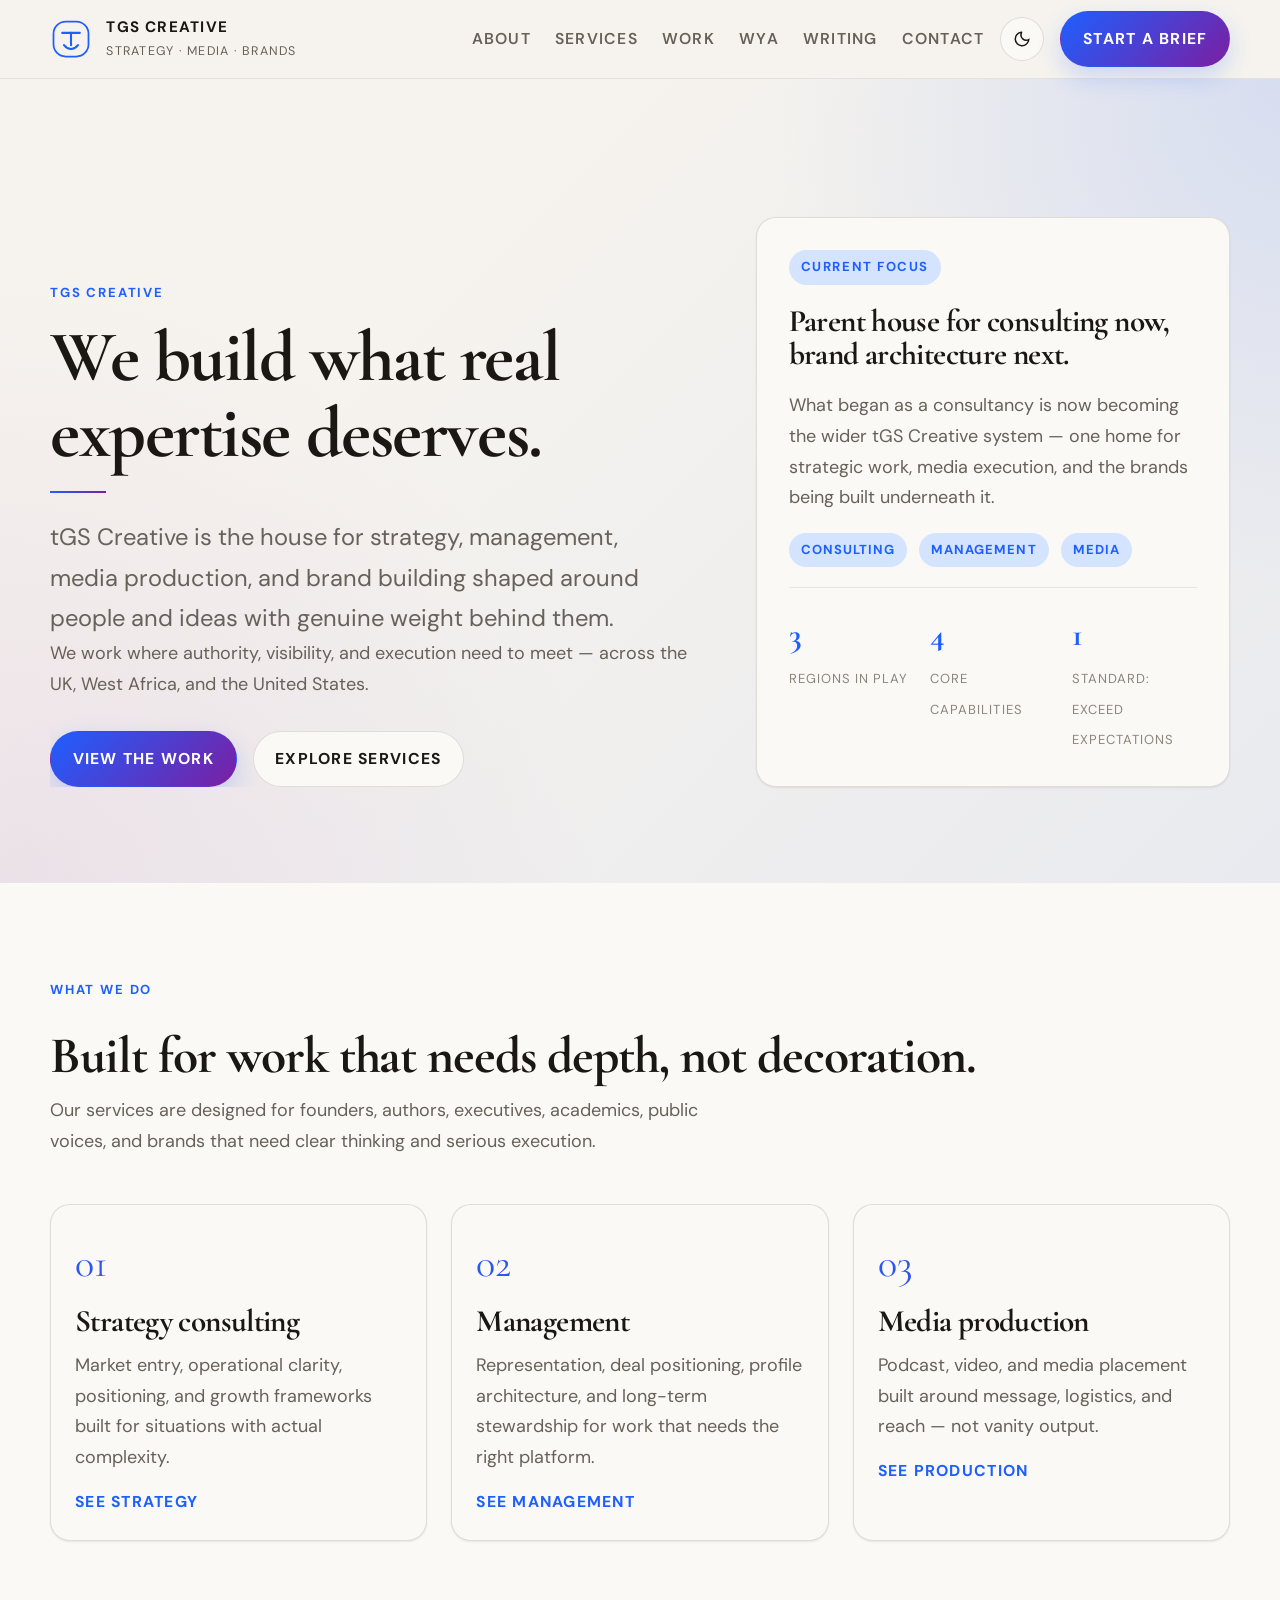
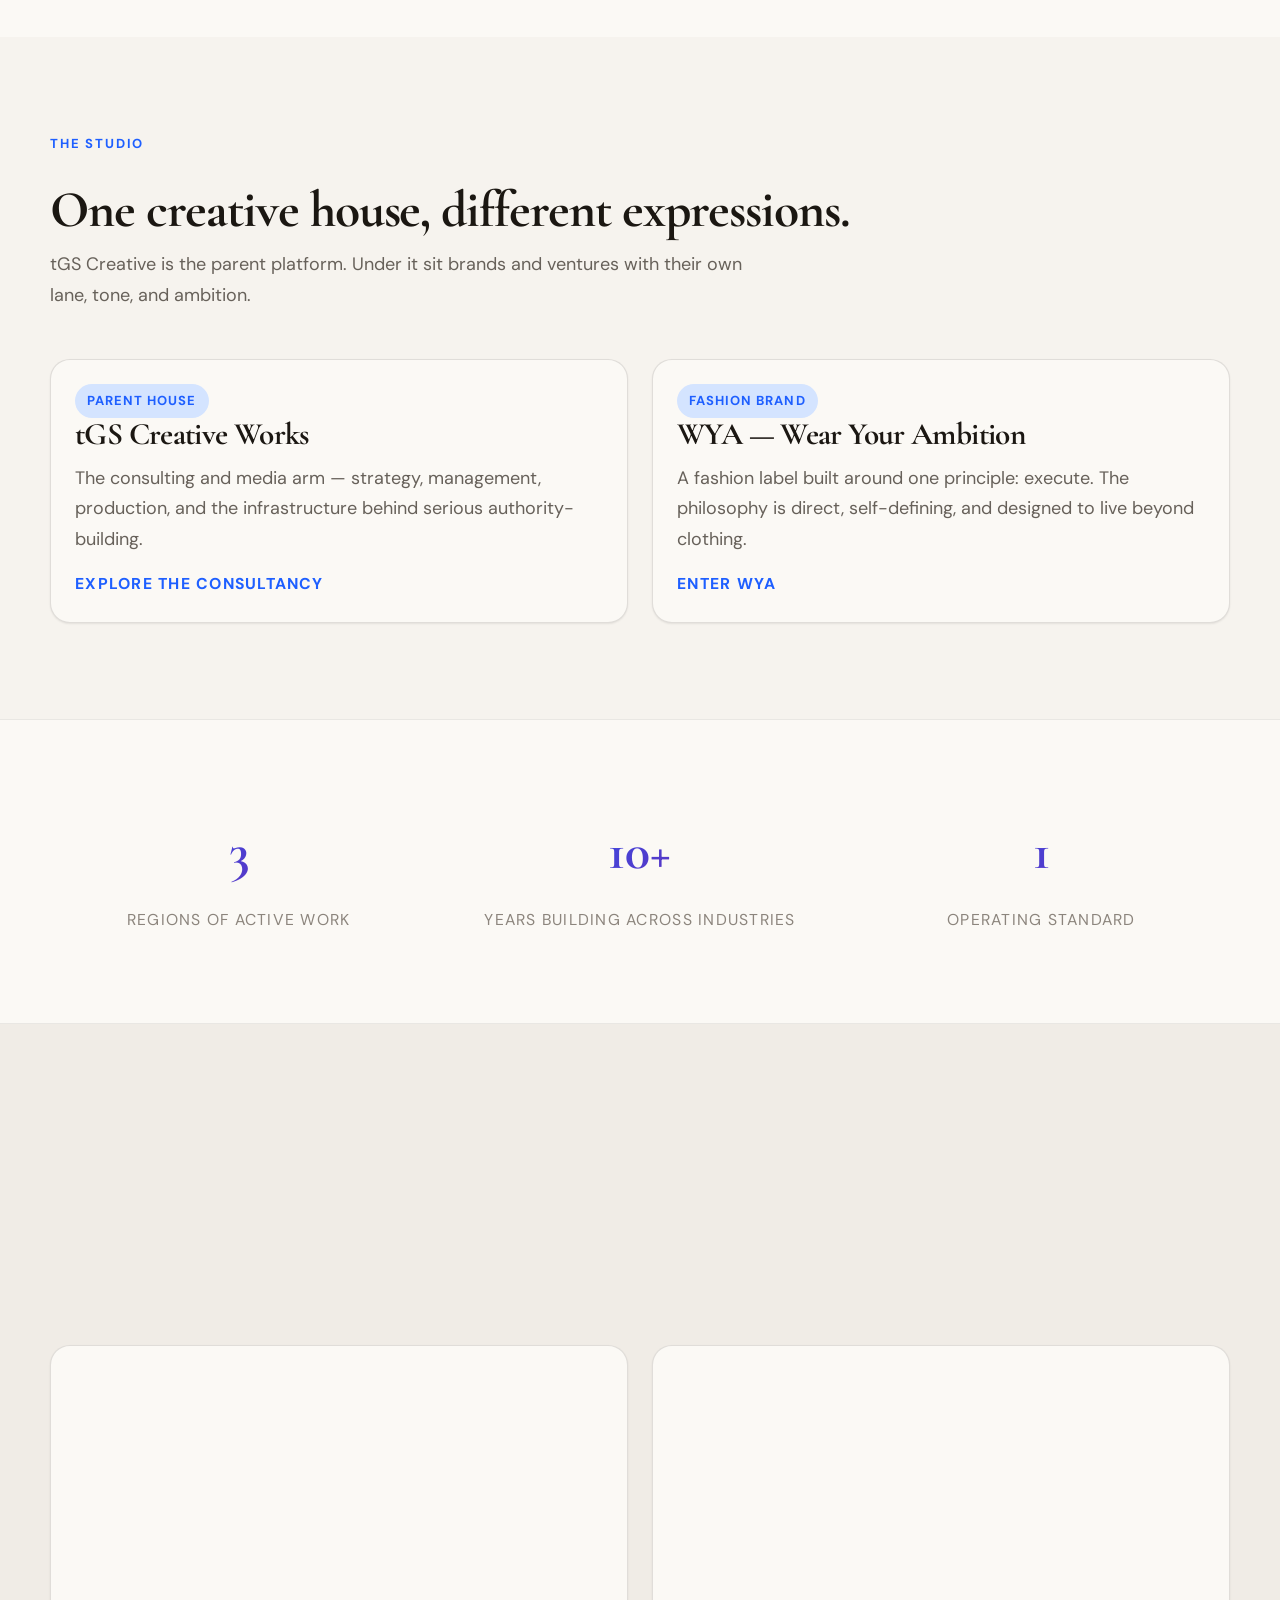
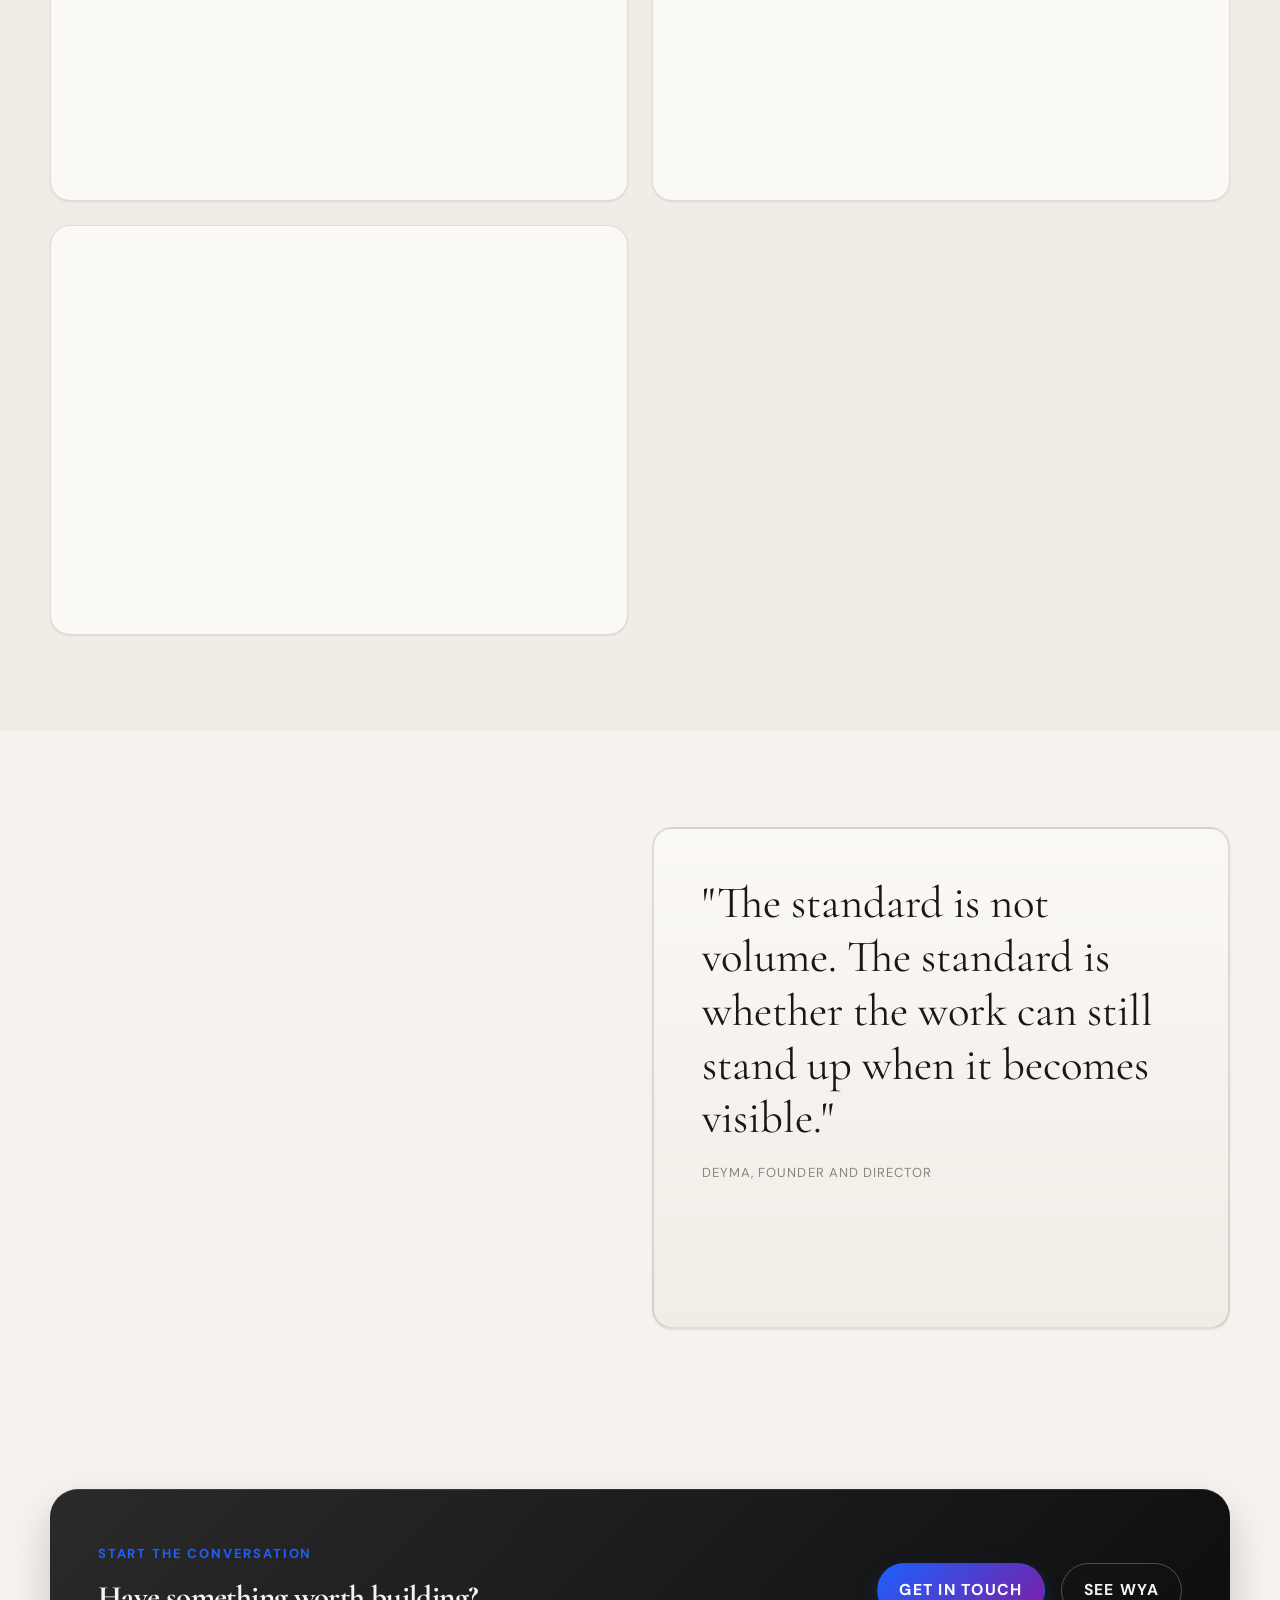
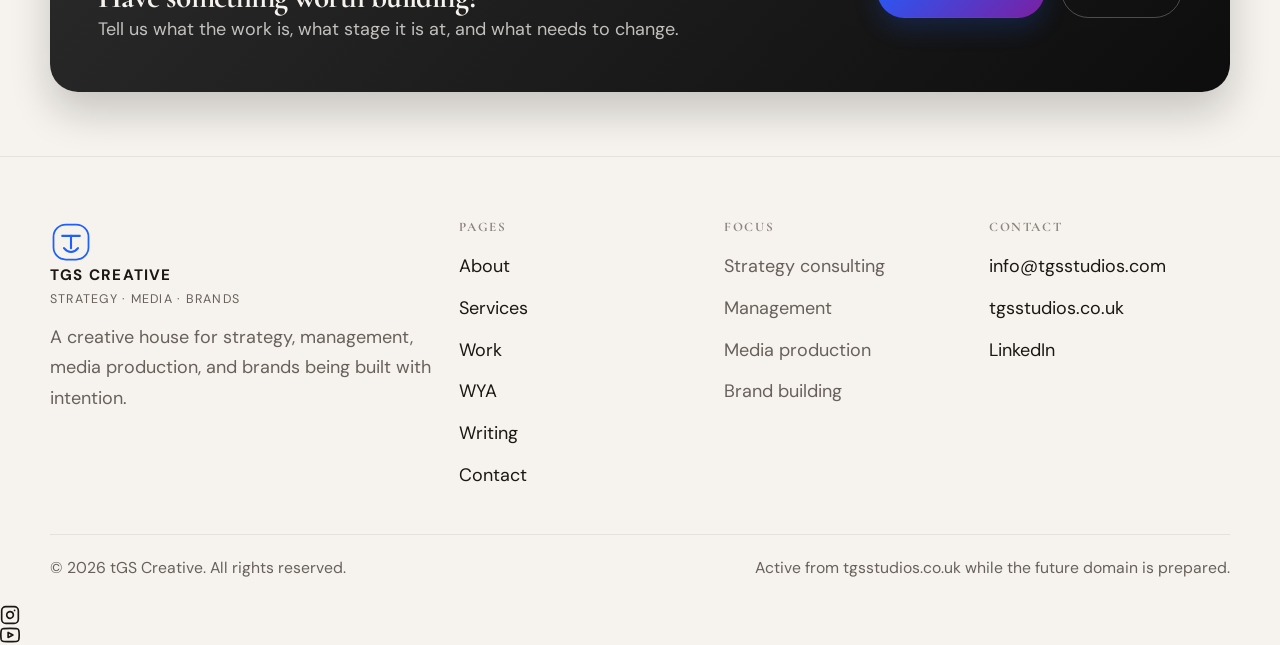
==== commit eca26dd2: "Update index.html place social float and GA4 tracking" ====
--- a/index.html
+++ b/index.html
@@ -3,6 +3,15 @@
 <head>
   <meta charset="UTF-8">
   <meta name="viewport" content="width=device-width, initial-scale=1.0">
+  <!-- Google Analytics GA4 -->
+<script async src="https://www.googletagmanager.com/gtag/js?id=G-T5VBQ62VZ2"></script>
+<script>
+  window.dataLayer = window.dataLayer || [];
+  function gtag(){dataLayer.push(arguments);}
+  gtag('js', new Date());
+  gtag('config', 'G-T5VBQ62VZ2');
+</script>
+  
   <title>tGS Creative | Strategy, Management, Media, and Brand Building</title>
   <meta name="description" content="tGS Creative builds strategy, management, media, and brands for expertise that deserves authority.">
   <link rel="preconnect" href="https://fonts.googleapis.com">
@@ -256,5 +265,14 @@
       <p>Active from tgsstudios.co.uk while the future domain is prepared.</p>
     </div>
   </footer>
+    <!-- Social float buttons -->
+  <div class="social-float" aria-label="Social links">
+    <a href="https://www.instagram.com/tgscr8iv?igsh=Z3hpamx1M292dTJ0&utm_source=qr" target="_blank" rel="noopener noreferrer" class="instagram" aria-label="tGS Creative on Instagram">
+      <svg width="20" height="20" viewBox="0 0 24 24" fill="none" stroke="currentColor" stroke-width="2" stroke-linecap="round" stroke-linejoin="round" aria-hidden="true"><rect x="2" y="2" width="20" height="20" rx="5" ry="5"/><path d="M16 11.37A4 4 0 1 1 12.63 8 4 4 0 0 1 16 11.37z"/><line x1="17.5" y1="6.5" x2="17.51" y2="6.5"/></svg>
+    </a>
+    <a href="https://www.youtube.com/@R3G4L3" target="_blank" rel="noopener noreferrer" class="youtube" aria-label="tGS Creative on YouTube">
+      <svg width="20" height="20" viewBox="0 0 24 24" fill="none" stroke="currentColor" stroke-width="2" stroke-linecap="round" stroke-linejoin="round" aria-hidden="true"><path d="M22.54 6.42a2.78 2.78 0 0 0-1.95-1.96C18.88 4 12 4 12 4s-6.88 0-8.59.46A2.78 2.78 0 0 0 1.46 6.42 29 29 0 0 0 1 12a29 29 0 0 0 .46 5.58 2.78 2.78 0 0 0 1.95 1.95C5.12 20 12 20 12 20s6.88 0 8.59-.47a2.78 2.78 0 0 0 1.95-1.95A29 29 0 0 0 23 12a29 29 0 0 0-.46-5.58z"/><polygon points="9.75 15.02 15.5 12 9.75 8.98 9.75 15.02"/></svg>
+    </a>
+  </div>
 </body>
 </html>
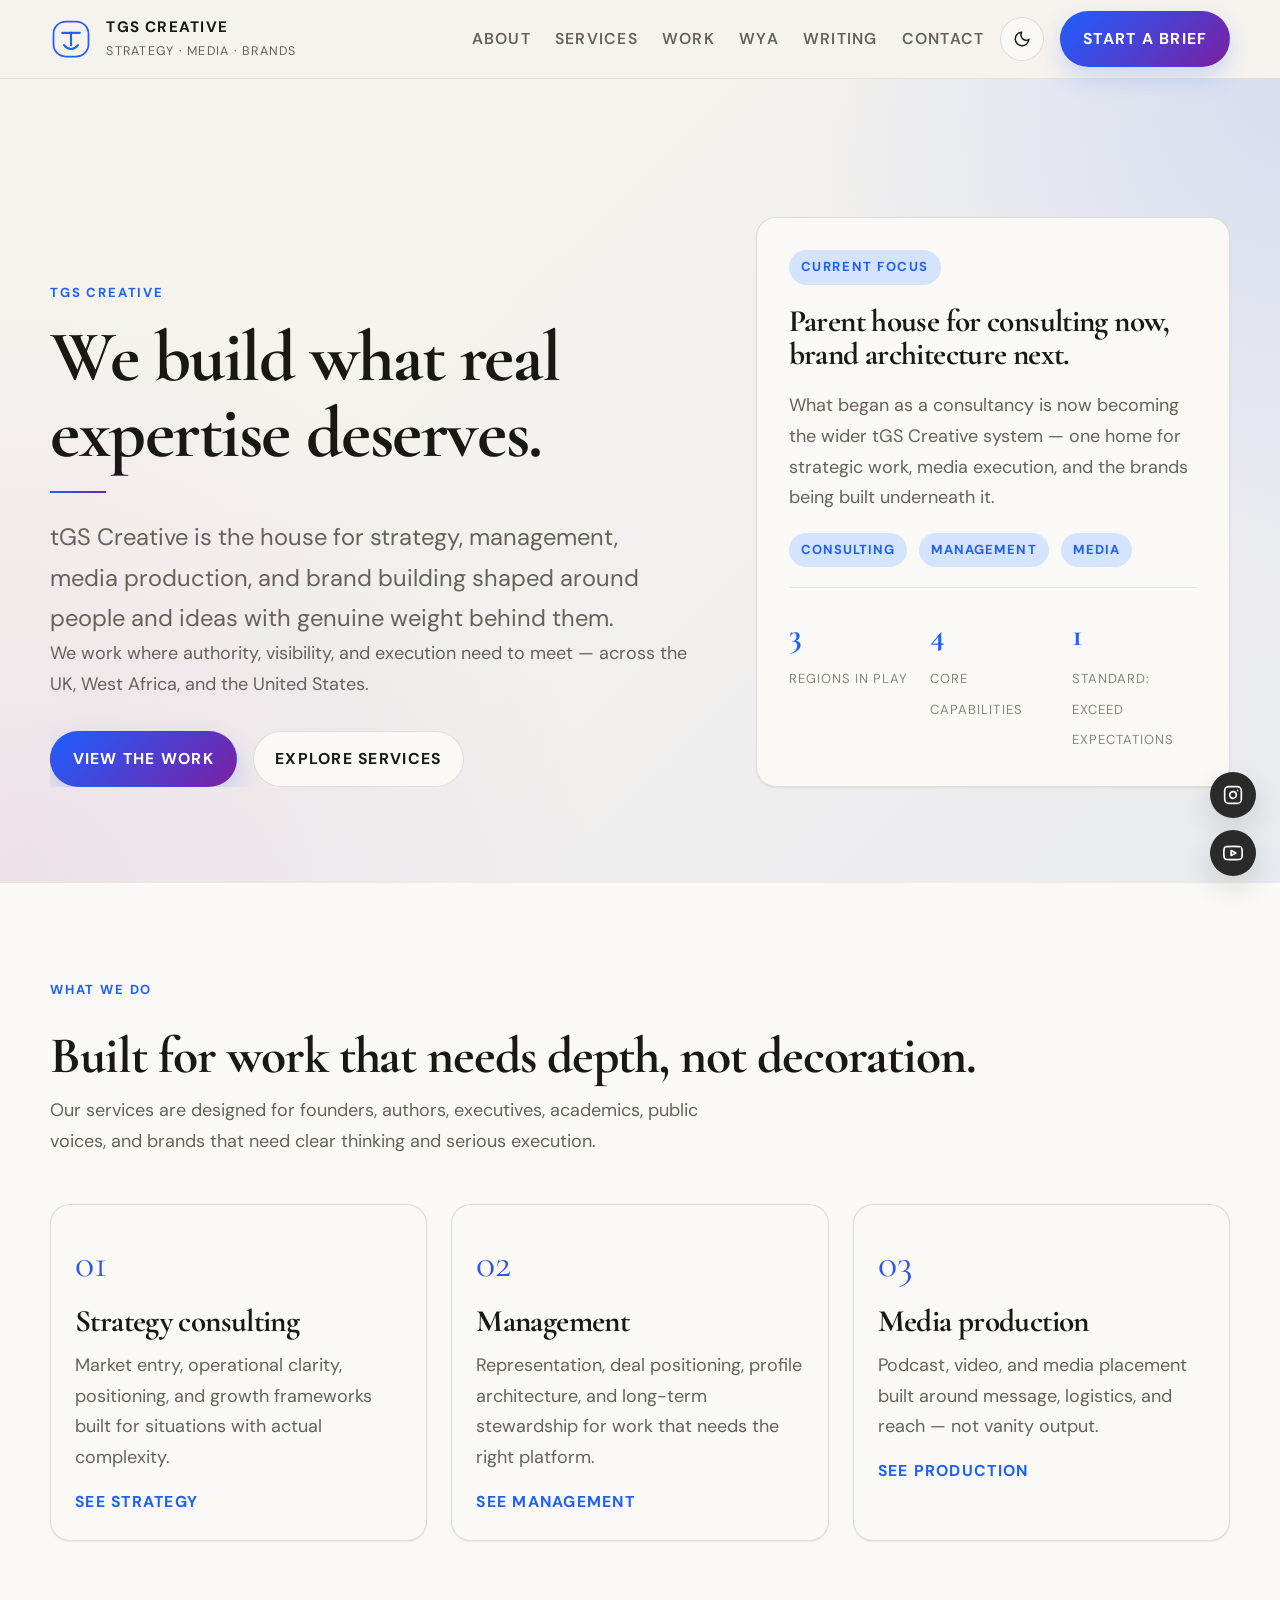
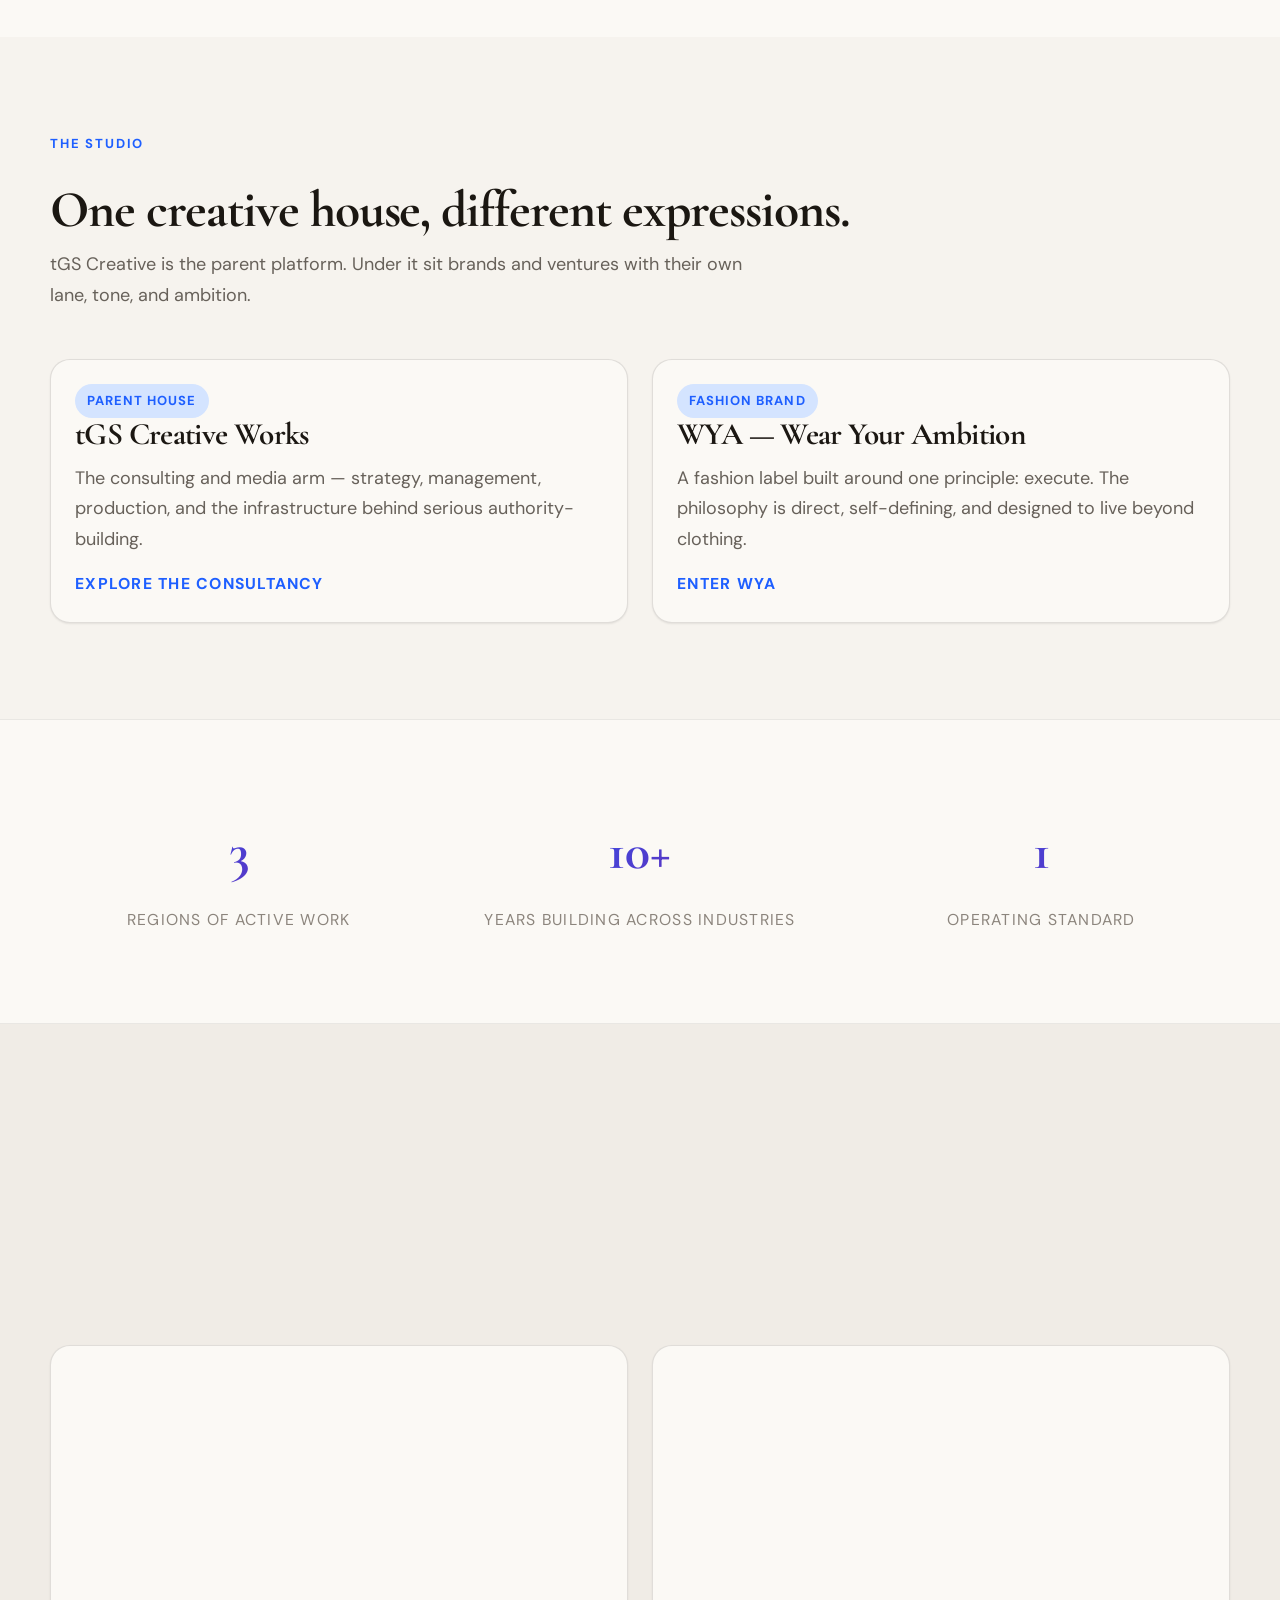
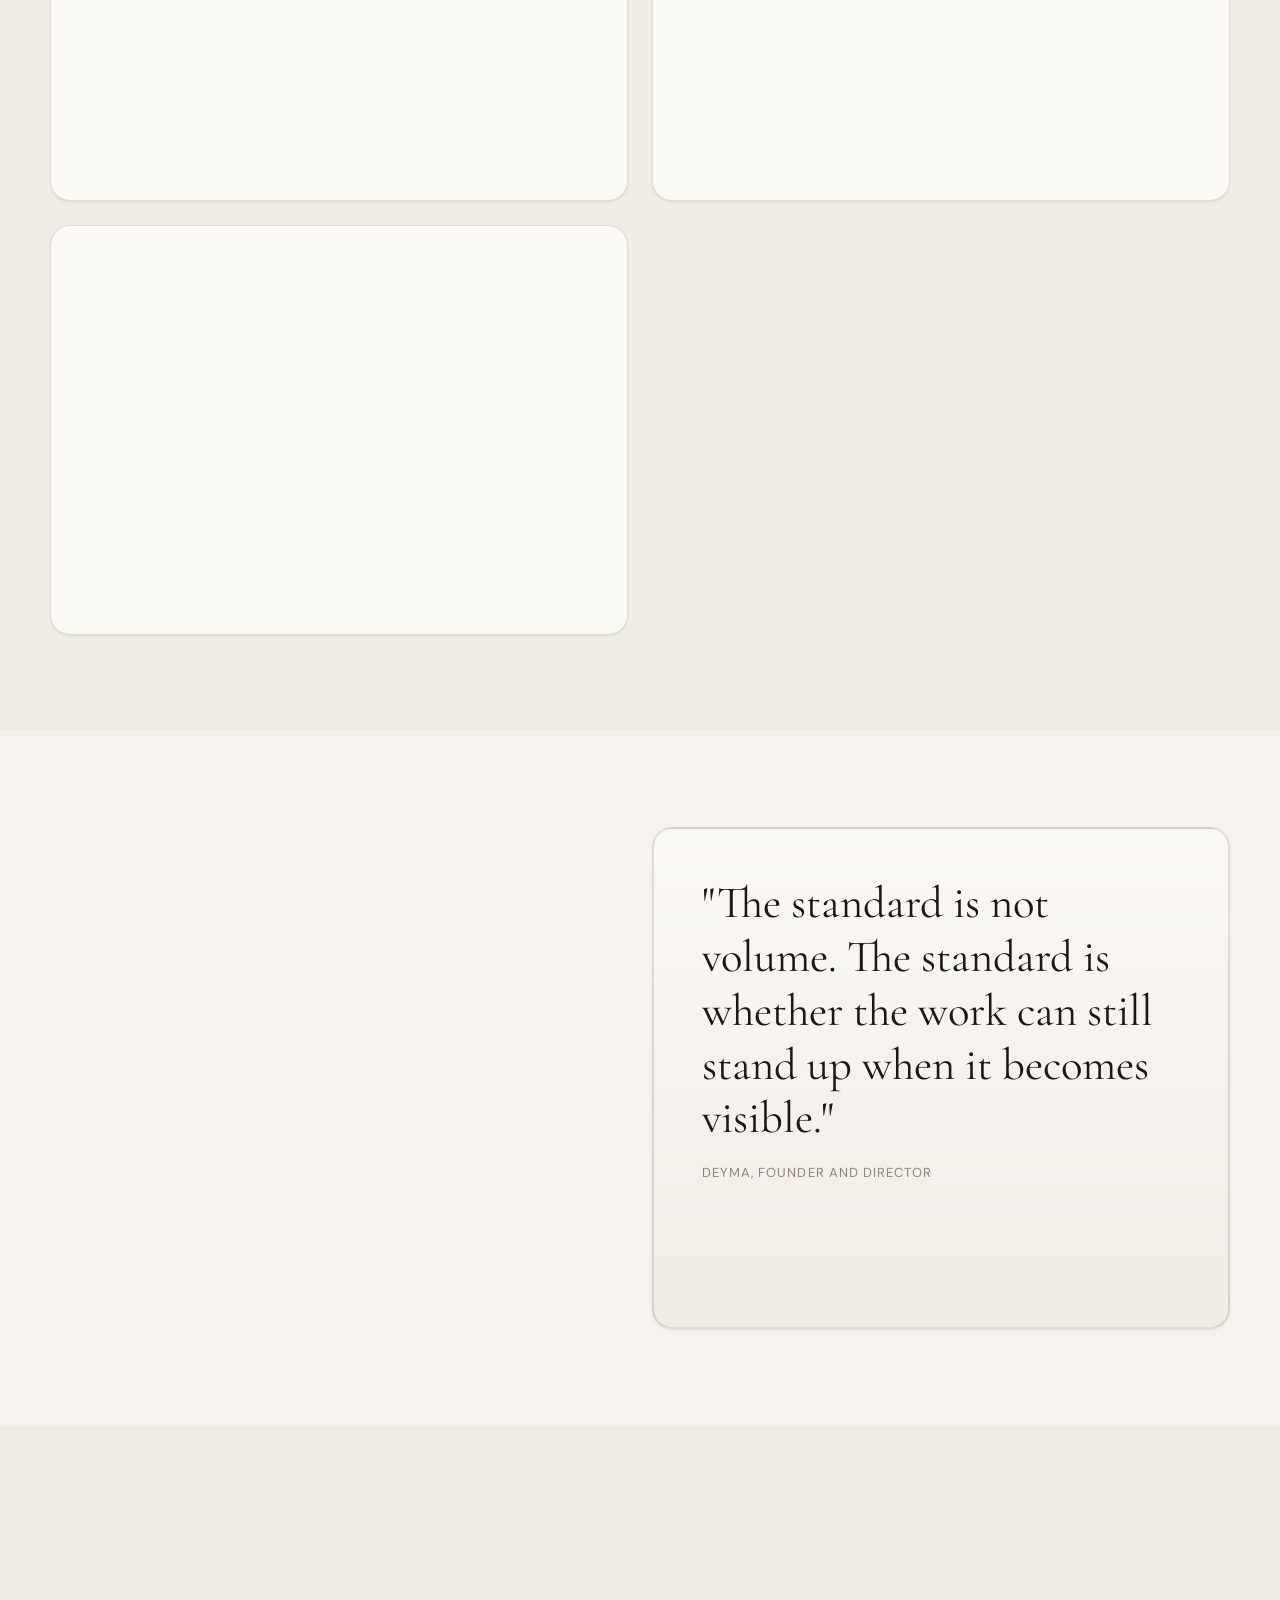
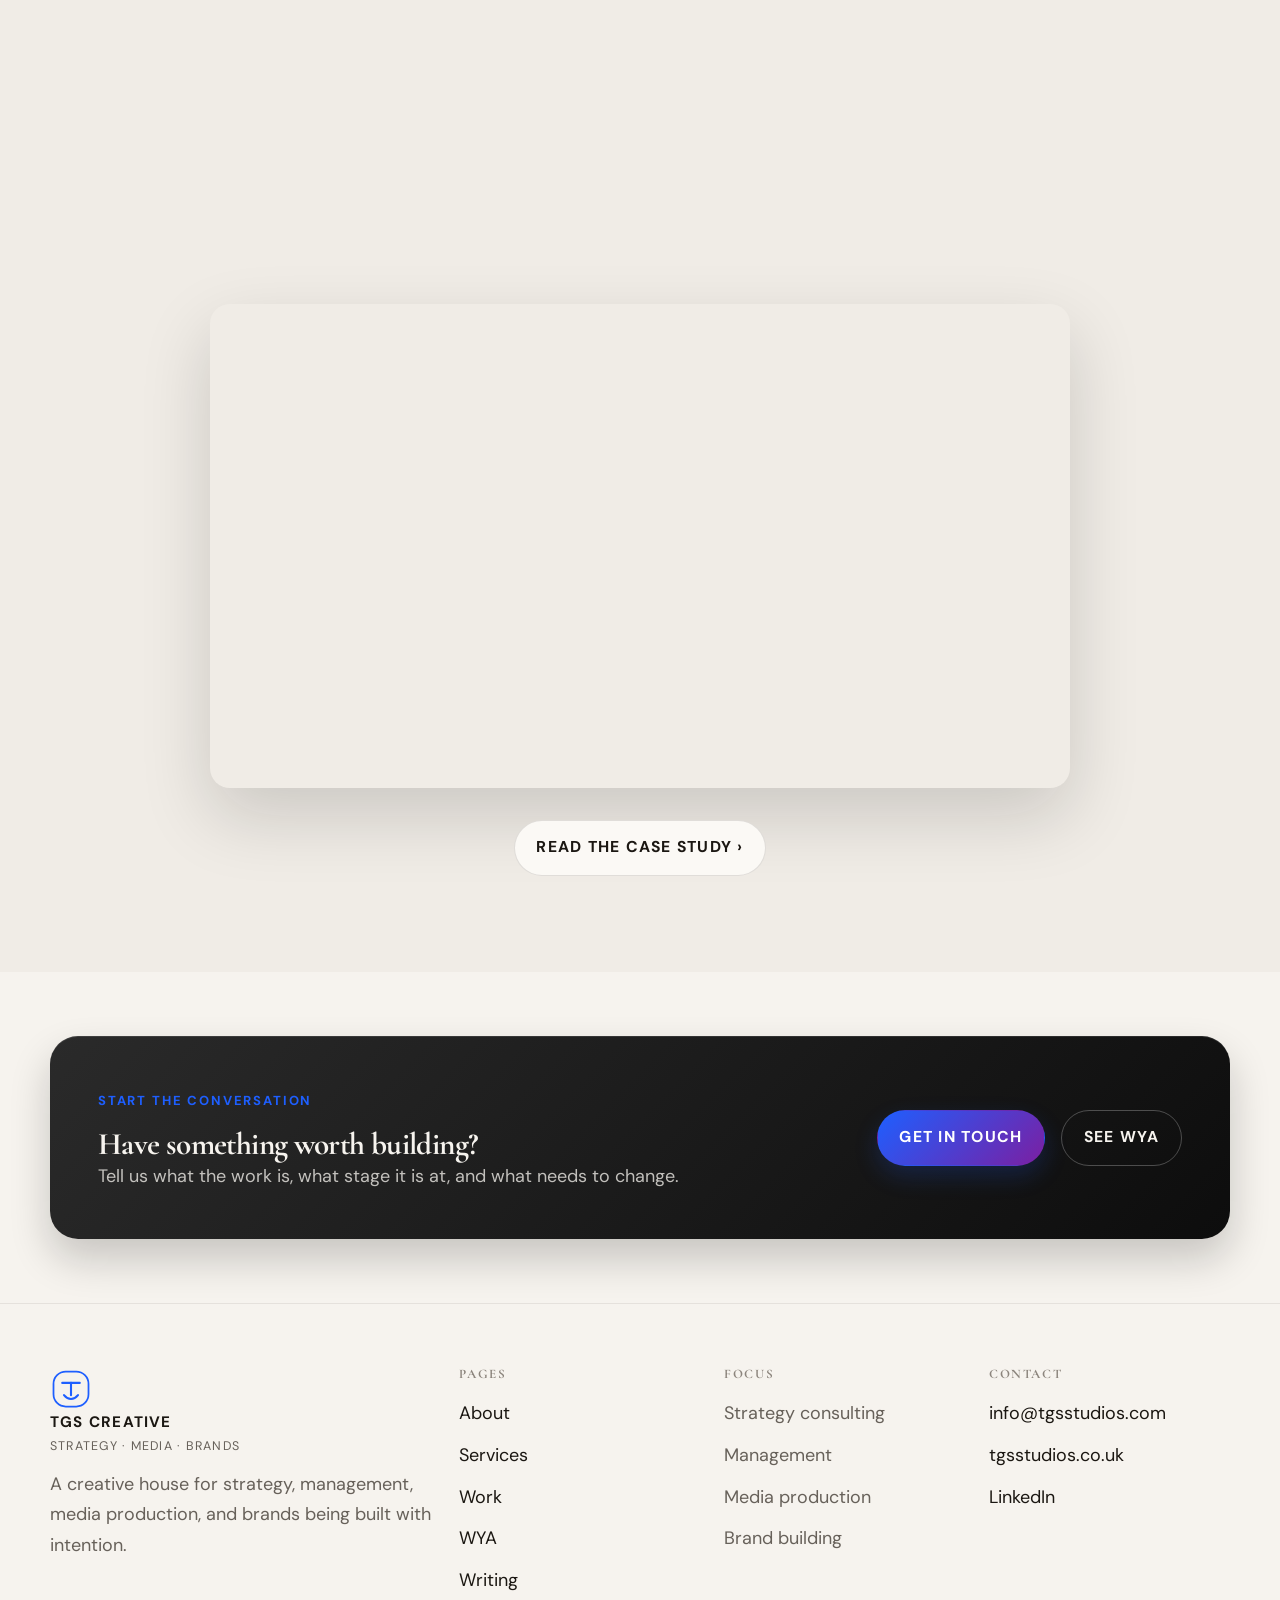
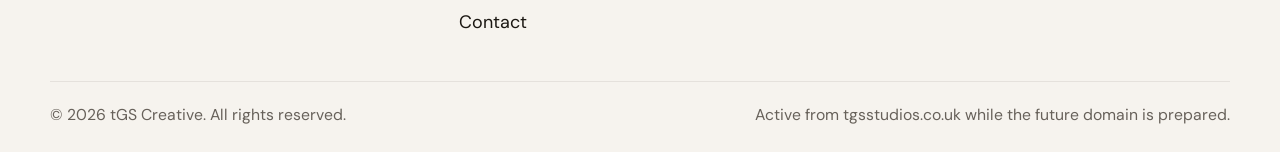
==== commit 2b3e3da2: "Update index.html" ====
--- a/index.html
+++ b/index.html
@@ -208,6 +208,30 @@
       </div>
     </section>
 
+    <section class="section surface-alt">
+  <div class="container">
+    <div class="section-head reveal">
+      <span class="eyebrow">tGS Creative — Media Production</span>
+      <h2>Africa's Underdevelopment: The Nigerian Predicament</h2>
+      <div class="divider"></div>
+      <p class="lead">A tGS Creative produced interview with Adeniyi A. Adebisi — retired Nigerian statesman, academic, and author — on the structural roots of Nigeria's underdevelopment and what serious reform would actually require.</p>
+    </div>
+    <div class="reveal" style="position:relative; width:100%; max-width:860px; margin: 0 auto var(--space-8); aspect-ratio: 16/9; border-radius: var(--radius-lg); overflow:hidden; box-shadow: var(--shadow-lg);">
+      <iframe
+        style="position:absolute; top:0; left:0; width:100%; height:100%; border:0;"
+        src="https://www.youtube.com/embed/QdGENQ9IOew?si=WGCrIZBw2ou5xAYv"
+        title="Africa's Underdevelopment: Author Adeniyi A. Adebisi on The Nigerian Predicament"
+        frameborder="0"
+        allow="accelerometer; autoplay; clipboard-write; encrypted-media; gyroscope; picture-in-picture; web-share"
+        referrerpolicy="strict-origin-when-cross-origin"
+        allowfullscreen>
+      </iframe>
+    </div>
+    <div class="reveal" style="text-align:center;">
+      <a href="work.html#adebisi" class="btn btn-secondary">Read the case study ›</a>
+    </div>
+  </div>
+</section>
     <section class="section-tight">
       <div class="container cta-band reveal">
         <div>
--- a/responsive.css
+++ b/responsive.css
@@ -1,3 +1,9 @@
+/* ============================================================
+   tGS Creative Works — Responsive CSS
+   Companion to style.css — breakpoints and content-visibility
+   ============================================================ */
+
+/* Performance: content-visibility for off-screen sections */
 .hero-copy,
 .section-head,
 .split-copy,
@@ -12,13 +18,252 @@
   contain-intrinsic-size: 1px 500px;
 }
 
+/* ============================================================
+   LARGE — min-width: 1200px
+   ============================================================ */
 @media (min-width: 1200px) {
-  .hero-inner { min-height: 68vh; }
-}
-
+  .hero-inner {
+    min-height: 68vh;
+  }
+}
+
+/* ============================================================
+   TABLET — max-width: 980px
+   ============================================================ */
+@media (max-width: 980px) {
+  .hero-inner,
+  .service-top,
+  .newsletter,
+  .cards-2,
+  .work-grid,
+  .contact-grid,
+  .dual-grid,
+  .brand-grid,
+  .service-grid,
+  .footer-grid,
+  .posts-grid,
+  .values-grid,
+  .cards-3,
+  .manifesto-grid,
+  .metrics-grid,
+  .case-results,
+  .form-grid .two,
+  .practice-grid {
+    grid-template-columns: 1fr;
+  }
+
+  .footer-grid {
+    gap: var(--space-8);
+  }
+
+  .cta-band {
+    flex-direction: column;
+    align-items: flex-start;
+  }
+
+  .work-grid {
+    gap: var(--space-8);
+  }
+
+  .cards-3 {
+    gap: var(--space-6);
+  }
+
+  .hero-card {
+    margin-top: var(--space-8);
+  }
+}
+
+/* ============================================================
+   MOBILE — max-width: 760px
+   ============================================================ */
+@media (max-width: 760px) {
+  .menu-toggle {
+    display: inline-flex;
+  }
+
+  .main-nav {
+    position: absolute;
+    left: 1rem;
+    right: 1rem;
+    top: calc(100% + 0.75rem);
+    display: none;
+    flex-direction: column;
+    align-items: stretch;
+    background: var(--color-surface);
+    border: 1px solid var(--color-border);
+    border-radius: var(--radius-lg);
+    padding: var(--space-4);
+    box-shadow: var(--shadow-lg);
+    z-index: 50;
+  }
+
+  .main-nav.is-open {
+    display: flex;
+  }
+
+  .nav-row {
+    margin-left: auto;
+  }
+
+  .hide-mobile {
+    display: none;
+  }
+
+  h1 {
+    font-size: clamp(2.5rem, 11vw, 4rem);
+  }
+
+  .hero-card,
+  .card,
+  .panel,
+  .case-panel,
+  .contact-card,
+  .post-card,
+  .brand-card,
+  .service-block,
+  .manifesto-item,
+  .newsletter,
+  .quote-panel,
+  .info-card,
+  .callout,
+  .season-card,
+  .practice-card {
+    padding: var(--space-5);
+  }
+
+  .newsletter-form {
+    grid-template-columns: 1fr;
+  }
+
+  .seasons-grid {
+    grid-template-columns: 1fr;
+  }
+
+  .section-head {
+    text-align: left;
+  }
+
+  .divider {
+    margin-left: 0;
+  }
+
+  .metric-number {
+    font-size: clamp(2.5rem, 10vw, 3.5rem);
+  }
+
+  .footer-base {
+    flex-direction: column;
+    align-items: flex-start;
+    gap: var(--space-2);
+  }
+}
+
+/* ============================================================
+   SMALL MOBILE — max-width: 540px
+   ============================================================ */
 @media (max-width: 540px) {
-  .btn-row { width: 100%; }
-  .btn { width: 100%; }
-  .stat-grid { grid-template-columns: 1fr; }
-  .nav-shell { min-height: 72px; }
-}
+  .btn-row {
+    width: 100%;
+    flex-direction: column;
+  }
+
+  .btn {
+    width: 100%;
+    text-align: center;
+  }
+
+  .stat-grid {
+    grid-template-columns: 1fr;
+  }
+
+  .nav-shell {
+    min-height: 72px;
+  }
+
+  .tag-row {
+    flex-wrap: wrap;
+    gap: var(--space-2);
+  }
+
+  .metrics-grid {
+    grid-template-columns: repeat(2, 1fr);
+    gap: var(--space-6);
+  }
+
+  .hero-copy h1 {
+    font-size: clamp(2.2rem, 12vw, 3rem);
+  }
+}
+
+/* ============================================================
+   REDUCED MOTION
+   ============================================================ */
+@media (prefers-reduced-motion: reduce) {
+  html {
+    scroll-behavior: auto;
+  }
+
+  *,
+  *::before,
+  *::after {
+    animation-duration: 0.01ms !important;
+    transition-duration: 0.01ms !important;
+  }
+
+  .reveal {
+    opacity: 1;
+    transform: none;
+  }
+}
+
+/* ============================================================
+   SOCIAL FLOAT BUTTON
+   ============================================================ */
+.social-float {
+  position: fixed;
+  bottom: var(--space-6);
+  right: var(--space-6);
+  display: flex;
+  flex-direction: column;
+  gap: var(--space-3);
+  z-index: 100;
+}
+
+.social-float a {
+  display: flex;
+  align-items: center;
+  justify-content: center;
+  width: 46px;
+  height: 46px;
+  border-radius: var(--radius-full);
+  background: var(--color-depth);
+  color: #fff;
+  box-shadow: var(--shadow-md);
+  transition: transform var(--transition), background var(--transition);
+}
+
+.social-float a:hover {
+  transform: translateY(-3px);
+  background: var(--color-primary);
+}
+
+.social-float a.instagram:hover {
+  background: #E1306C;
+}
+
+.social-float a.youtube:hover {
+  background: #FF0000;
+}
+
+@media (max-width: 540px) {
+  .social-float {
+    bottom: var(--space-4);
+    right: var(--space-4);
+  }
+
+  .social-float a {
+    width: 42px;
+    height: 42px;
+  }
+}
